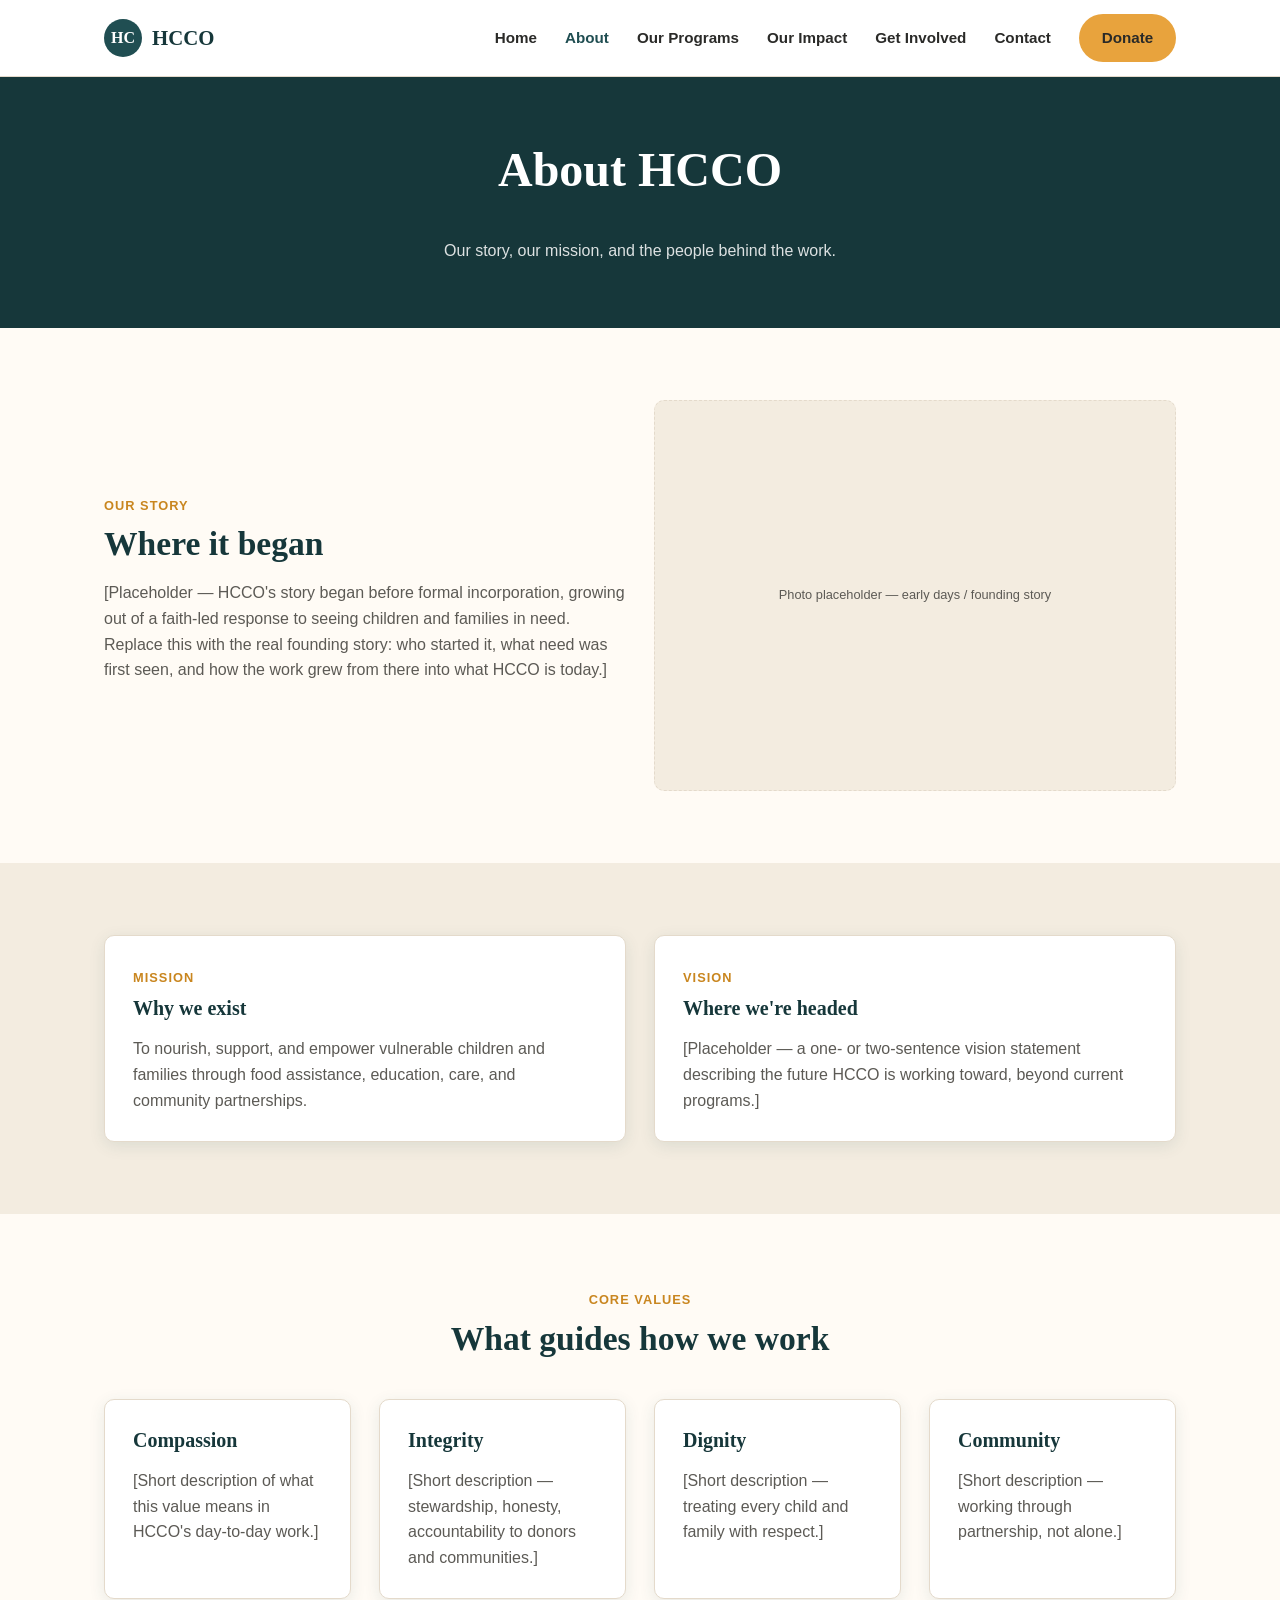
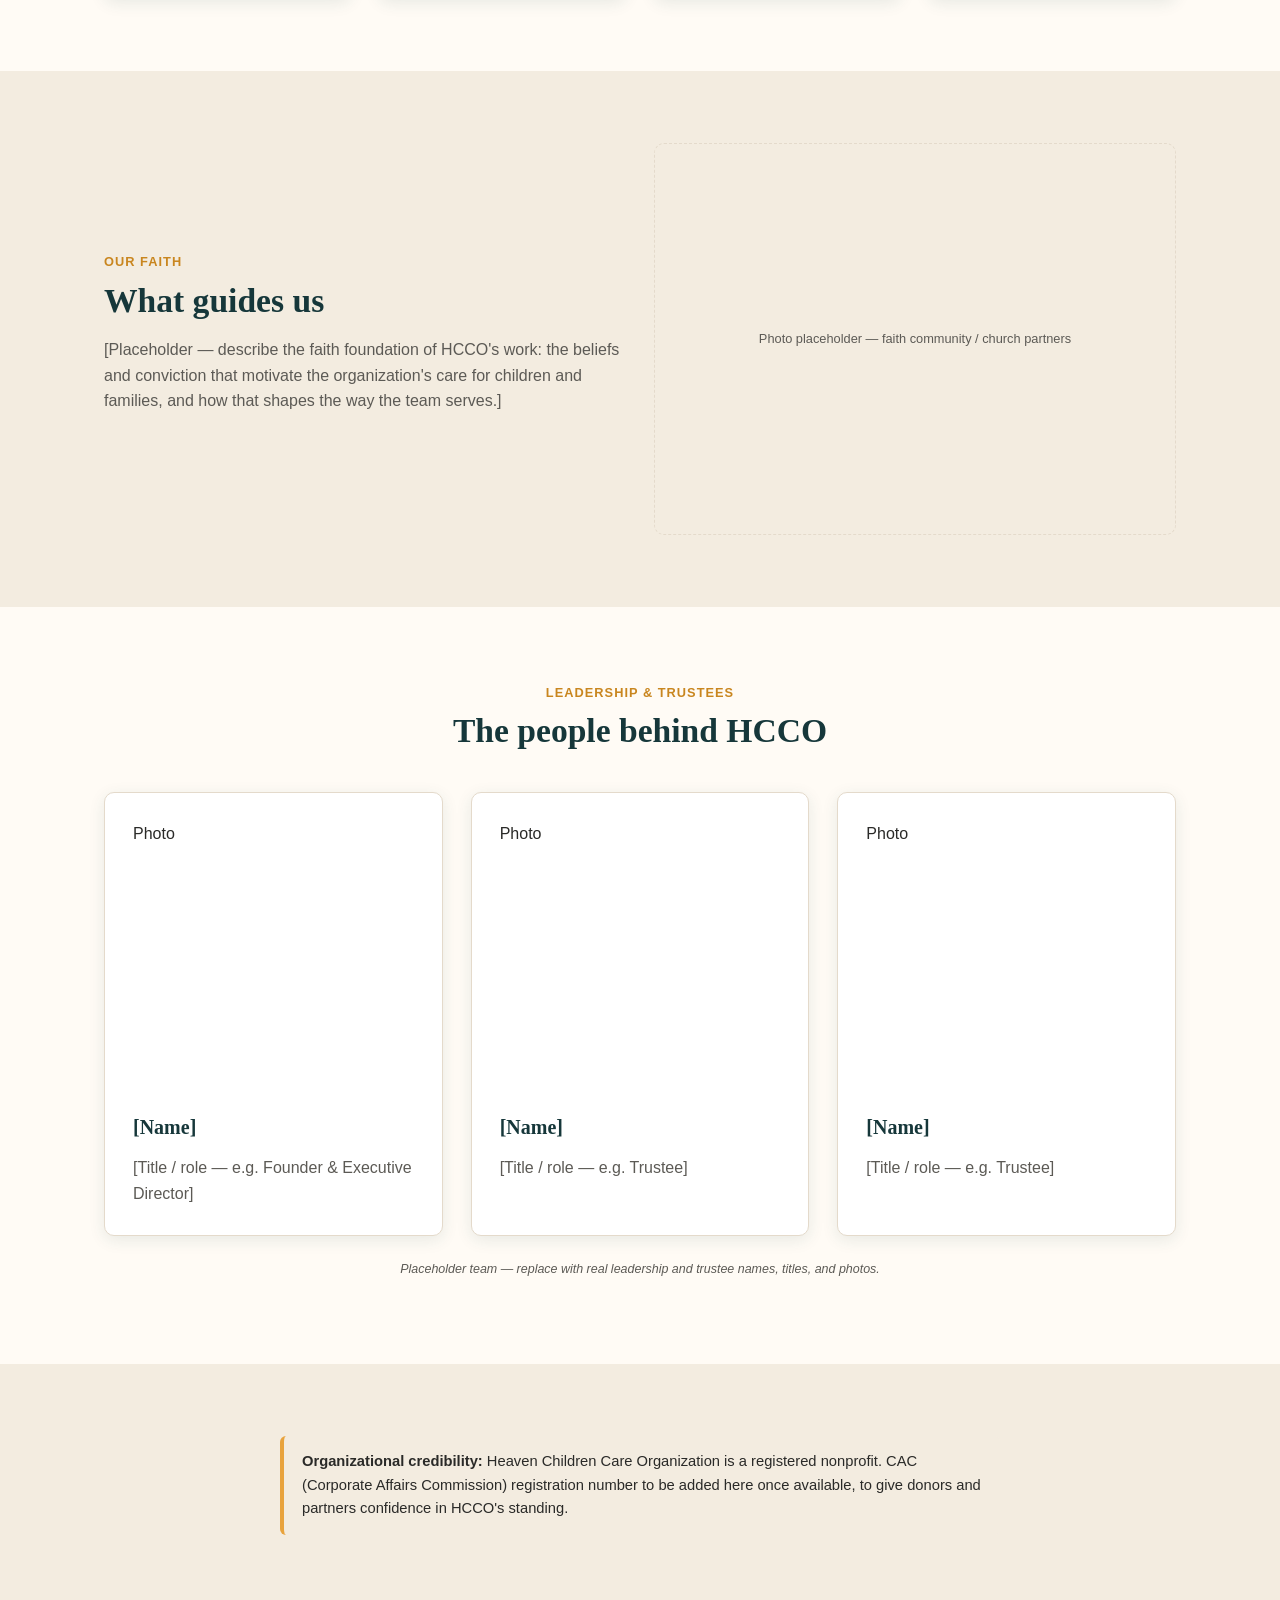
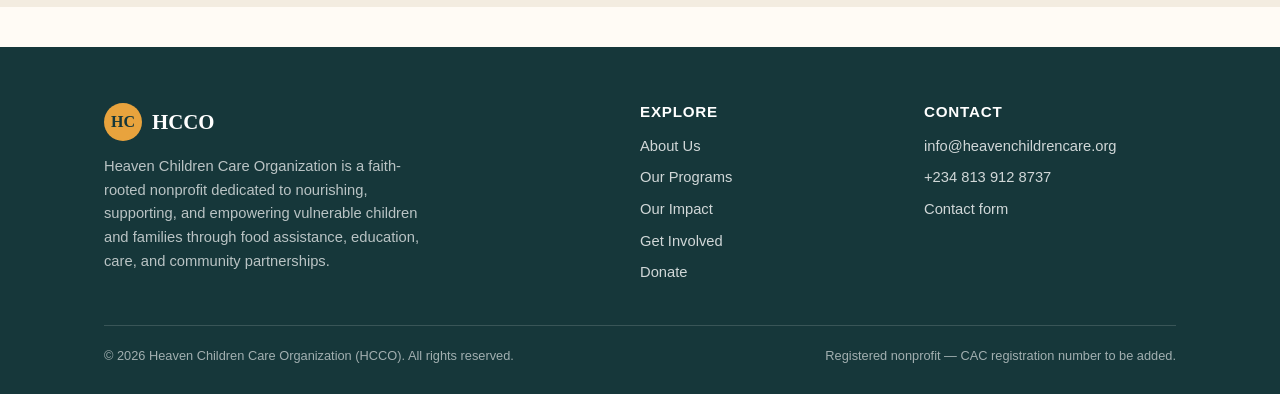
==== about.html @ 904d11f0 "Initial HCCO website: 7 pages, shared styling, placeholder content" ====
<!DOCTYPE html>
<html lang="en">
<head>
<meta charset="UTF-8">
<meta name="viewport" content="width=device-width, initial-scale=1.0">
<title>About Us — HCCO</title>
<meta name="description" content="Learn about Heaven Children Care Organization's story, mission, vision, values, and leadership.">
<link rel="stylesheet" href="assets/css/style.css">
</head>
<body>

<header class="site-header">
  <nav class="nav-wrap">
    <a href="index.html" class="logo"><span class="logo-mark">HC</span> HCCO</a>
    <button class="nav-toggle" aria-label="Toggle navigation" aria-expanded="false"><span></span><span></span><span></span></button>
    <ul class="nav-links">
      <li><a href="index.html">Home</a></li>
      <li><a href="about.html">About</a></li>
      <li><a href="programs.html">Our Programs</a></li>
      <li><a href="impact.html">Our Impact</a></li>
      <li><a href="get-involved.html">Get Involved</a></li>
      <li><a href="contact.html">Contact</a></li>
      <li><a href="donate.html" class="btn btn-accent">Donate</a></li>
    </ul>
  </nav>
</header>

<section class="page-hero">
  <div class="container">
    <h1>About HCCO</h1>
    <p>Our story, our mission, and the people behind the work.</p>
  </div>
</section>

<section>
  <div class="container grid grid-2" style="align-items:center;">
    <div>
      <span class="eyebrow">Our Story</span>
      <h2>Where it began</h2>
      <p>[Placeholder — HCCO's story began before formal incorporation, growing out of a faith-led response to seeing children and families in need. Replace this with the real founding story: who started it, what need was first seen, and how the work grew from there into what HCCO is today.]</p>
    </div>
    <div class="gallery" style="grid-template-columns:1fr;">
      <div class="ph">Photo placeholder — early days / founding story</div>
    </div>
  </div>
</section>

<section class="alt">
  <div class="container grid grid-2">
    <div class="card">
      <span class="eyebrow">Mission</span>
      <h3>Why we exist</h3>
      <p>To nourish, support, and empower vulnerable children and families through food assistance, education, care, and community partnerships.</p>
    </div>
    <div class="card">
      <span class="eyebrow">Vision</span>
      <h3>Where we're headed</h3>
      <p>[Placeholder — a one- or two-sentence vision statement describing the future HCCO is working toward, beyond current programs.]</p>
    </div>
  </div>
</section>

<section>
  <div class="container">
    <div class="section-head center">
      <span class="eyebrow">Core Values</span>
      <h2>What guides how we work</h2>
    </div>
    <div class="grid grid-4">
      <div class="card"><h3>Compassion</h3><p>[Short description of what this value means in HCCO's day-to-day work.]</p></div>
      <div class="card"><h3>Integrity</h3><p>[Short description — stewardship, honesty, accountability to donors and communities.]</p></div>
      <div class="card"><h3>Dignity</h3><p>[Short description — treating every child and family with respect.]</p></div>
      <div class="card"><h3>Community</h3><p>[Short description — working through partnership, not alone.]</p></div>
    </div>
  </div>
</section>

<section class="alt">
  <div class="container grid grid-2" style="align-items:center;">
    <div>
      <span class="eyebrow">Our Faith</span>
      <h2>What guides us</h2>
      <p>[Placeholder — describe the faith foundation of HCCO's work: the beliefs and conviction that motivate the organization's care for children and families, and how that shapes the way the team serves.]</p>
    </div>
    <div class="gallery" style="grid-template-columns:1fr;">
      <div class="ph">Photo placeholder — faith community / church partners</div>
    </div>
  </div>
</section>

<section>
  <div class="container">
    <div class="section-head center">
      <span class="eyebrow">Leadership &amp; Trustees</span>
      <h2>The people behind HCCO</h2>
    </div>
    <div class="grid grid-3">
      <div class="card">
        <div class="ph" style="aspect-ratio:1; margin-bottom:14px;">Photo</div>
        <h3>[Name]</h3>
        <p>[Title / role — e.g. Founder &amp; Executive Director]</p>
      </div>
      <div class="card">
        <div class="ph" style="aspect-ratio:1; margin-bottom:14px;">Photo</div>
        <h3>[Name]</h3>
        <p>[Title / role — e.g. Trustee]</p>
      </div>
      <div class="card">
        <div class="ph" style="aspect-ratio:1; margin-bottom:14px;">Photo</div>
        <h3>[Name]</h3>
        <p>[Title / role — e.g. Trustee]</p>
      </div>
    </div>
    <p class="placeholder-note" style="text-align:center; margin-top:1.5rem;">Placeholder team — replace with real leadership and trustee names, titles, and photos.</p>
  </div>
</section>

<section class="alt">
  <div class="container">
    <div class="notice" style="max-width:720px; margin:0 auto;">
      <strong>Organizational credibility:</strong> Heaven Children Care Organization is a registered nonprofit. CAC (Corporate Affairs Commission) registration number to be added here once available, to give donors and partners confidence in HCCO's standing.
    </div>
  </div>
</section>

<footer class="site-footer">
  <div class="container">
    <div class="footer-grid">
      <div>
        <div class="logo"><span class="logo-mark">HC</span> HCCO</div>
        <p>Heaven Children Care Organization is a faith-rooted nonprofit dedicated to nourishing, supporting, and empowering vulnerable children and families through food assistance, education, care, and community partnerships.</p>
      </div>
      <div>
        <h4>Explore</h4>
        <a href="about.html">About Us</a>
        <a href="programs.html">Our Programs</a>
        <a href="impact.html">Our Impact</a>
        <a href="get-involved.html">Get Involved</a>
        <a href="donate.html">Donate</a>
      </div>
      <div>
        <h4>Contact</h4>
        <a href="mailto:info@heavenchildrencare.org">info@heavenchildrencare.org</a>
        <a href="tel:+2348139128737">+234 813 912 8737</a>
        <a href="contact.html">Contact form</a>
      </div>
    </div>
    <div class="footer-bottom">
      <span>&copy; 2026 Heaven Children Care Organization (HCCO). All rights reserved.</span>
      <span>Registered nonprofit — CAC registration number to be added.</span>
    </div>
  </div>
</footer>

<script src="assets/js/script.js"></script>
</body>
</html>
---- assets/css/style.css ----
/* HCCO — Heaven Children Care Organization
   Shared stylesheet for all pages */

:root {
  --color-primary: #204E52;       /* deep teal - trust, stability */
  --color-primary-dark: #16373A;
  --color-accent: #E8A33D;        /* warm gold - warmth, hope */
  --color-accent-dark: #C9861F;
  --color-bg: #FFFBF5;            /* warm cream */
  --color-bg-alt: #F3ECE0;
  --color-white: #FFFFFF;
  --color-text: #2A2A28;
  --color-text-light: #5C5A55;
  --color-border: #E4DACB;
  --radius: 10px;
  --shadow: 0 4px 16px rgba(32, 78, 82, 0.10);
  --max-width: 1120px;
  --font-heading: Georgia, 'Times New Roman', serif;
  --font-body: -apple-system, BlinkMacSystemFont, 'Segoe UI', Roboto, Helvetica, Arial, sans-serif;
}

* { box-sizing: border-box; }

html { scroll-behavior: smooth; }

body {
  margin: 0;
  font-family: var(--font-body);
  color: var(--color-text);
  background: var(--color-bg);
  line-height: 1.6;
}

img { max-width: 100%; display: block; }

a { color: var(--color-primary); }

.container {
  max-width: var(--max-width);
  margin: 0 auto;
  padding: 0 24px;
}

h1, h2, h3, h4 {
  font-family: var(--font-heading);
  color: var(--color-primary-dark);
  line-height: 1.2;
  margin-top: 0;
}

h1 { font-size: clamp(2rem, 4vw, 3rem); }
h2 { font-size: clamp(1.5rem, 3vw, 2.1rem); margin-bottom: 1rem; }
h3 { font-size: 1.25rem; }

p { color: var(--color-text-light); }

.eyebrow {
  text-transform: uppercase;
  letter-spacing: 0.08em;
  font-size: 0.8rem;
  font-weight: 700;
  color: var(--color-accent-dark);
  margin-bottom: 0.5rem;
  display: inline-block;
}

/* Buttons */
.btn {
  display: inline-block;
  padding: 0.85rem 1.75rem;
  border-radius: 999px;
  font-weight: 700;
  text-decoration: none;
  font-size: 1rem;
  border: 2px solid transparent;
  cursor: pointer;
  transition: transform 0.15s ease, box-shadow 0.15s ease;
}
.btn:hover { transform: translateY(-2px); }

.btn-accent {
  background: var(--color-accent);
  color: var(--color-primary-dark);
}
.btn-accent:hover { background: var(--color-accent-dark); }

.btn-outline {
  background: transparent;
  border-color: var(--color-white);
  color: var(--color-white);
}
.btn-outline:hover { background: rgba(255,255,255,0.12); }

.btn-primary {
  background: var(--color-primary);
  color: var(--color-white);
}
.btn-primary:hover { background: var(--color-primary-dark); }

/* Header / Nav */
.site-header {
  position: sticky;
  top: 0;
  z-index: 50;
  background: var(--color-white);
  border-bottom: 1px solid var(--color-border);
}
.nav-wrap {
  display: flex;
  align-items: center;
  justify-content: space-between;
  padding: 14px 24px;
  max-width: var(--max-width);
  margin: 0 auto;
}
.logo {
  display: flex;
  align-items: center;
  gap: 10px;
  font-family: var(--font-heading);
  font-weight: 700;
  font-size: 1.3rem;
  color: var(--color-primary-dark);
  text-decoration: none;
}
.logo-mark {
  width: 38px;
  height: 38px;
  border-radius: 50%;
  background: var(--color-primary);
  color: var(--color-white);
  display: flex;
  align-items: center;
  justify-content: center;
  font-family: var(--font-heading);
  font-weight: 700;
  font-size: 1rem;
}
.nav-links {
  display: flex;
  align-items: center;
  gap: 28px;
  list-style: none;
  margin: 0;
  padding: 0;
}
.nav-links a {
  text-decoration: none;
  color: var(--color-text);
  font-weight: 600;
  font-size: 0.95rem;
}
.nav-links a:hover,
.nav-links a[aria-current="page"] { color: var(--color-primary); }
.nav-links .btn-accent { padding: 0.6rem 1.3rem; }

.nav-toggle {
  display: none;
  background: none;
  border: none;
  cursor: pointer;
  padding: 8px;
}
.nav-toggle span {
  display: block;
  width: 24px;
  height: 2px;
  background: var(--color-primary-dark);
  margin: 5px 0;
}

@media (max-width: 860px) {
  .nav-toggle { display: block; }
  .nav-links {
    position: absolute;
    top: 100%;
    left: 0;
    right: 0;
    background: var(--color-white);
    flex-direction: column;
    align-items: flex-start;
    padding: 16px 24px 24px;
    gap: 16px;
    border-bottom: 1px solid var(--color-border);
    display: none;
  }
  .nav-links.open { display: flex; }
  .nav-links .btn-accent { margin-top: 8px; }
}

/* Hero */
.hero {
  background: linear-gradient(160deg, var(--color-primary) 0%, var(--color-primary-dark) 100%);
  color: var(--color-white);
  padding: 90px 24px 80px;
}
.hero .container { max-width: 760px; }
.hero p.lead {
  color: rgba(255,255,255,0.88);
  font-size: 1.15rem;
  margin-bottom: 2rem;
}
.hero-actions { display: flex; gap: 14px; flex-wrap: wrap; }

.page-hero {
  background: var(--color-primary-dark);
  color: var(--color-white);
  padding: 64px 24px;
  text-align: center;
}
.page-hero h1 { color: var(--color-white); }
.page-hero p { color: rgba(255,255,255,0.85); max-width: 640px; margin: 0.75rem auto 0; }

/* Sections */
section { padding: 72px 0; }
section.alt { background: var(--color-bg-alt); }
.section-head { max-width: 680px; margin-bottom: 2.5rem; }
.section-head.center { margin-left: auto; margin-right: auto; text-align: center; }

/* Grids / Cards */
.grid {
  display: grid;
  gap: 28px;
}
.grid-2 { grid-template-columns: repeat(2, 1fr); }
.grid-3 { grid-template-columns: repeat(3, 1fr); }
.grid-4 { grid-template-columns: repeat(4, 1fr); }
@media (max-width: 860px) {
  .grid-2, .grid-3, .grid-4 { grid-template-columns: 1fr; }
}

.card {
  background: var(--color-white);
  border: 1px solid var(--color-border);
  border-radius: var(--radius);
  padding: 28px;
  box-shadow: var(--shadow);
}
.card h3 { margin-bottom: 0.5rem; }
.card p:last-child { margin-bottom: 0; }

.badge {
  display: inline-block;
  font-size: 0.72rem;
  font-weight: 700;
  text-transform: uppercase;
  letter-spacing: 0.04em;
  padding: 4px 10px;
  border-radius: 999px;
  margin-bottom: 10px;
}
.badge-active { background: #DCEFE1; color: #1E6B3A; }
.badge-planned { background: #F3ECE0; color: var(--color-accent-dark); }

/* Stats */
.stats {
  display: grid;
  grid-template-columns: repeat(4, 1fr);
  gap: 24px;
  text-align: center;
}
@media (max-width: 720px) { .stats { grid-template-columns: repeat(2, 1fr); } }
.stat .num {
  font-family: var(--font-heading);
  font-size: clamp(1.8rem, 4vw, 2.6rem);
  color: var(--color-accent-dark);
  font-weight: 700;
}
.stat .label {
  color: var(--color-text-light);
  font-size: 0.9rem;
}
.placeholder-note {
  font-size: 0.78rem;
  color: var(--color-text-light);
  font-style: italic;
}

/* Photo gallery */
.gallery {
  display: grid;
  grid-template-columns: repeat(3, 1fr);
  gap: 14px;
}
@media (max-width: 720px) { .gallery { grid-template-columns: repeat(2, 1fr); } }
.gallery .ph {
  aspect-ratio: 4 / 3;
  background: var(--color-bg-alt);
  border: 1px dashed var(--color-border);
  border-radius: var(--radius);
  display: flex;
  align-items: center;
  justify-content: center;
  color: var(--color-text-light);
  font-size: 0.8rem;
  text-align: center;
  padding: 10px;
}

/* CTA banner */
.cta-banner {
  background: var(--color-accent);
  color: var(--color-primary-dark);
  border-radius: var(--radius);
  padding: 48px;
  text-align: center;
}
.cta-banner h2 { color: var(--color-primary-dark); }
.cta-banner p { color: rgba(22,55,58,0.8); }

/* Forms */
form { max-width: 560px; }
.field { margin-bottom: 18px; }
label { display: block; font-weight: 600; margin-bottom: 6px; font-size: 0.9rem; }
input, textarea {
  width: 100%;
  padding: 12px 14px;
  border: 1px solid var(--color-border);
  border-radius: 8px;
  font-family: inherit;
  font-size: 1rem;
  background: var(--color-white);
}
input:focus, textarea:focus { outline: 2px solid var(--color-primary); }
textarea { resize: vertical; min-height: 120px; }

.notice {
  background: var(--color-bg-alt);
  border-left: 4px solid var(--color-accent);
  padding: 14px 18px;
  border-radius: 6px;
  font-size: 0.92rem;
  margin: 1.5rem 0;
}

/* Footer */
.site-footer {
  background: var(--color-primary-dark);
  color: rgba(255,255,255,0.85);
  padding: 56px 0 28px;
  margin-top: 40px;
}
.footer-grid {
  display: grid;
  grid-template-columns: 2fr 1fr 1fr;
  gap: 32px;
  margin-bottom: 32px;
}
@media (max-width: 720px) { .footer-grid { grid-template-columns: 1fr; } }
.site-footer h4 {
  color: var(--color-white);
  font-family: var(--font-body);
  font-size: 0.95rem;
  text-transform: uppercase;
  letter-spacing: 0.05em;
  margin-bottom: 14px;
}
.site-footer a {
  color: rgba(255,255,255,0.8);
  text-decoration: none;
  display: block;
  margin-bottom: 8px;
  font-size: 0.92rem;
}
.site-footer a:hover { color: var(--color-accent); }
.site-footer .logo { color: var(--color-white); margin-bottom: 14px; }
.site-footer .logo .logo-mark { background: var(--color-accent); color: var(--color-primary-dark); }
.site-footer p { color: rgba(255,255,255,0.7); max-width: 320px; font-size: 0.92rem; }
.footer-bottom {
  border-top: 1px solid rgba(255,255,255,0.15);
  padding-top: 20px;
  font-size: 0.8rem;
  color: rgba(255,255,255,0.6);
  display: flex;
  justify-content: space-between;
  flex-wrap: wrap;
  gap: 10px;
}
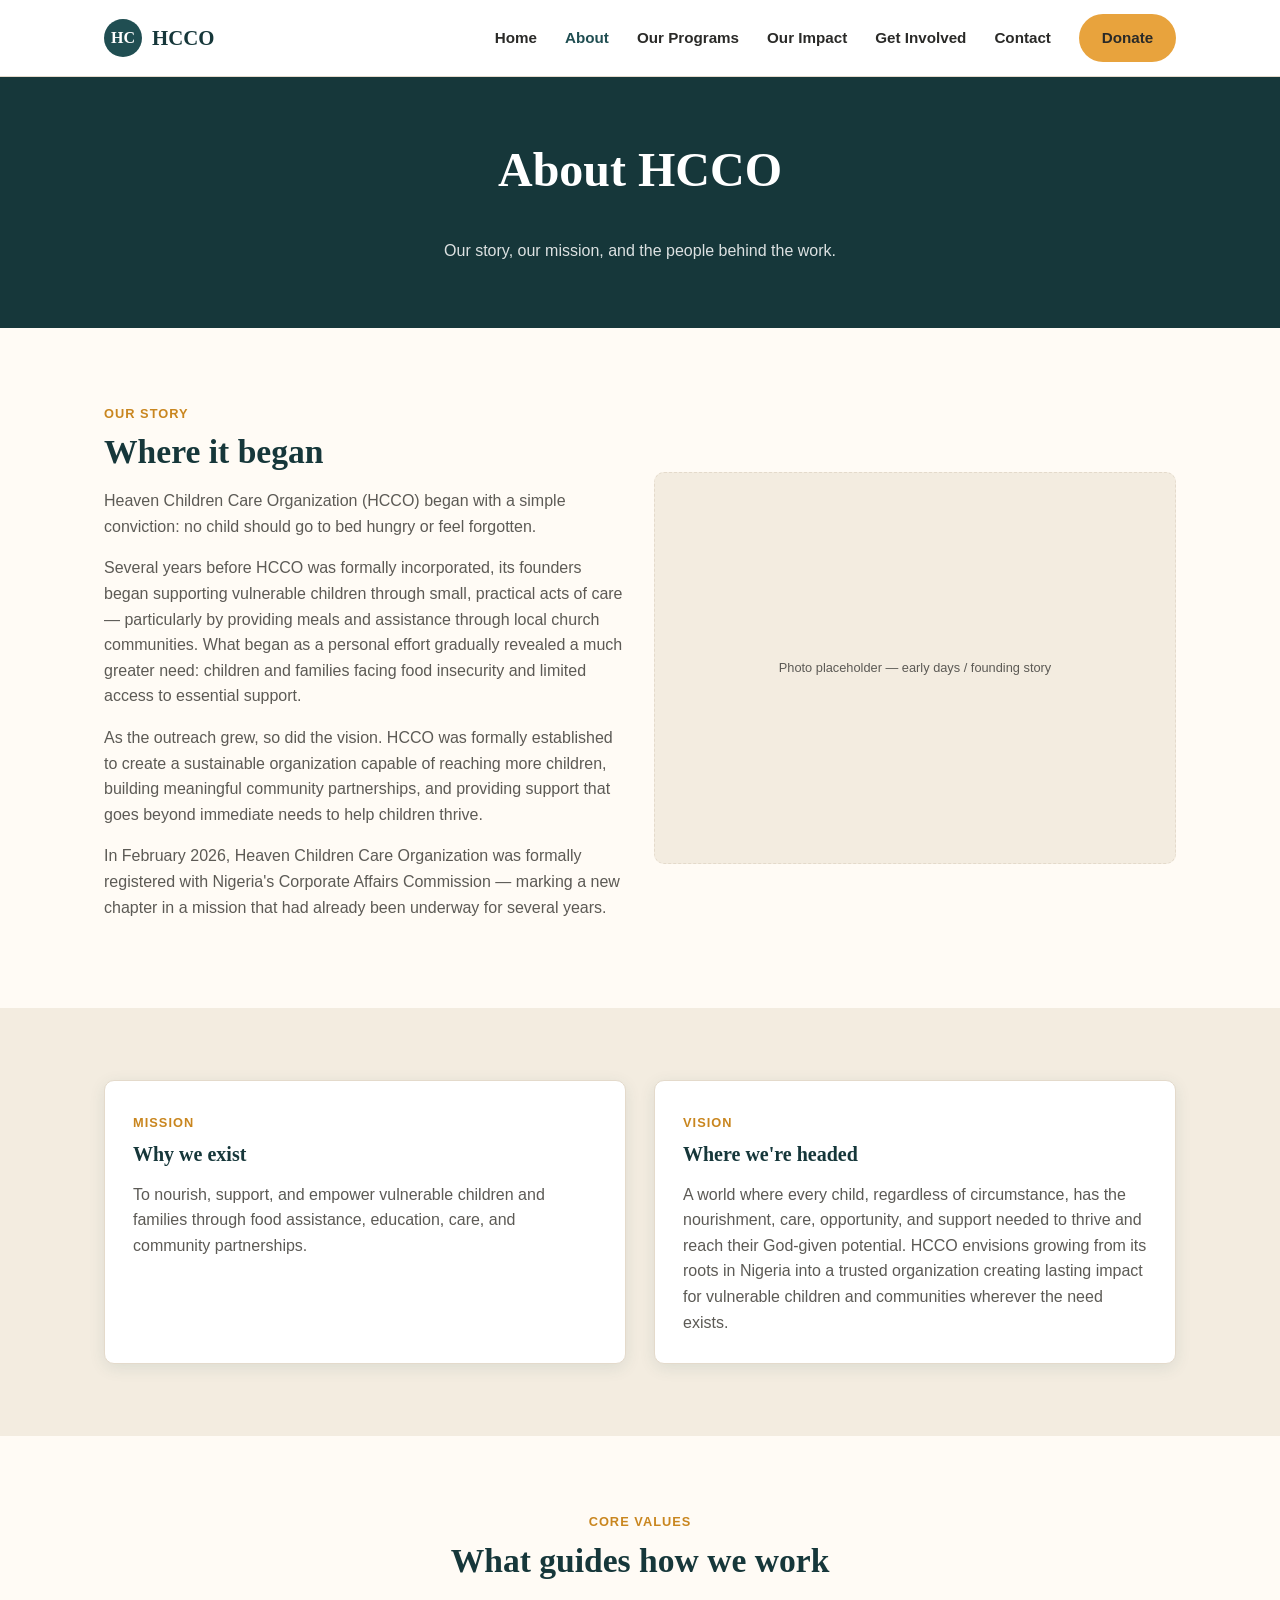
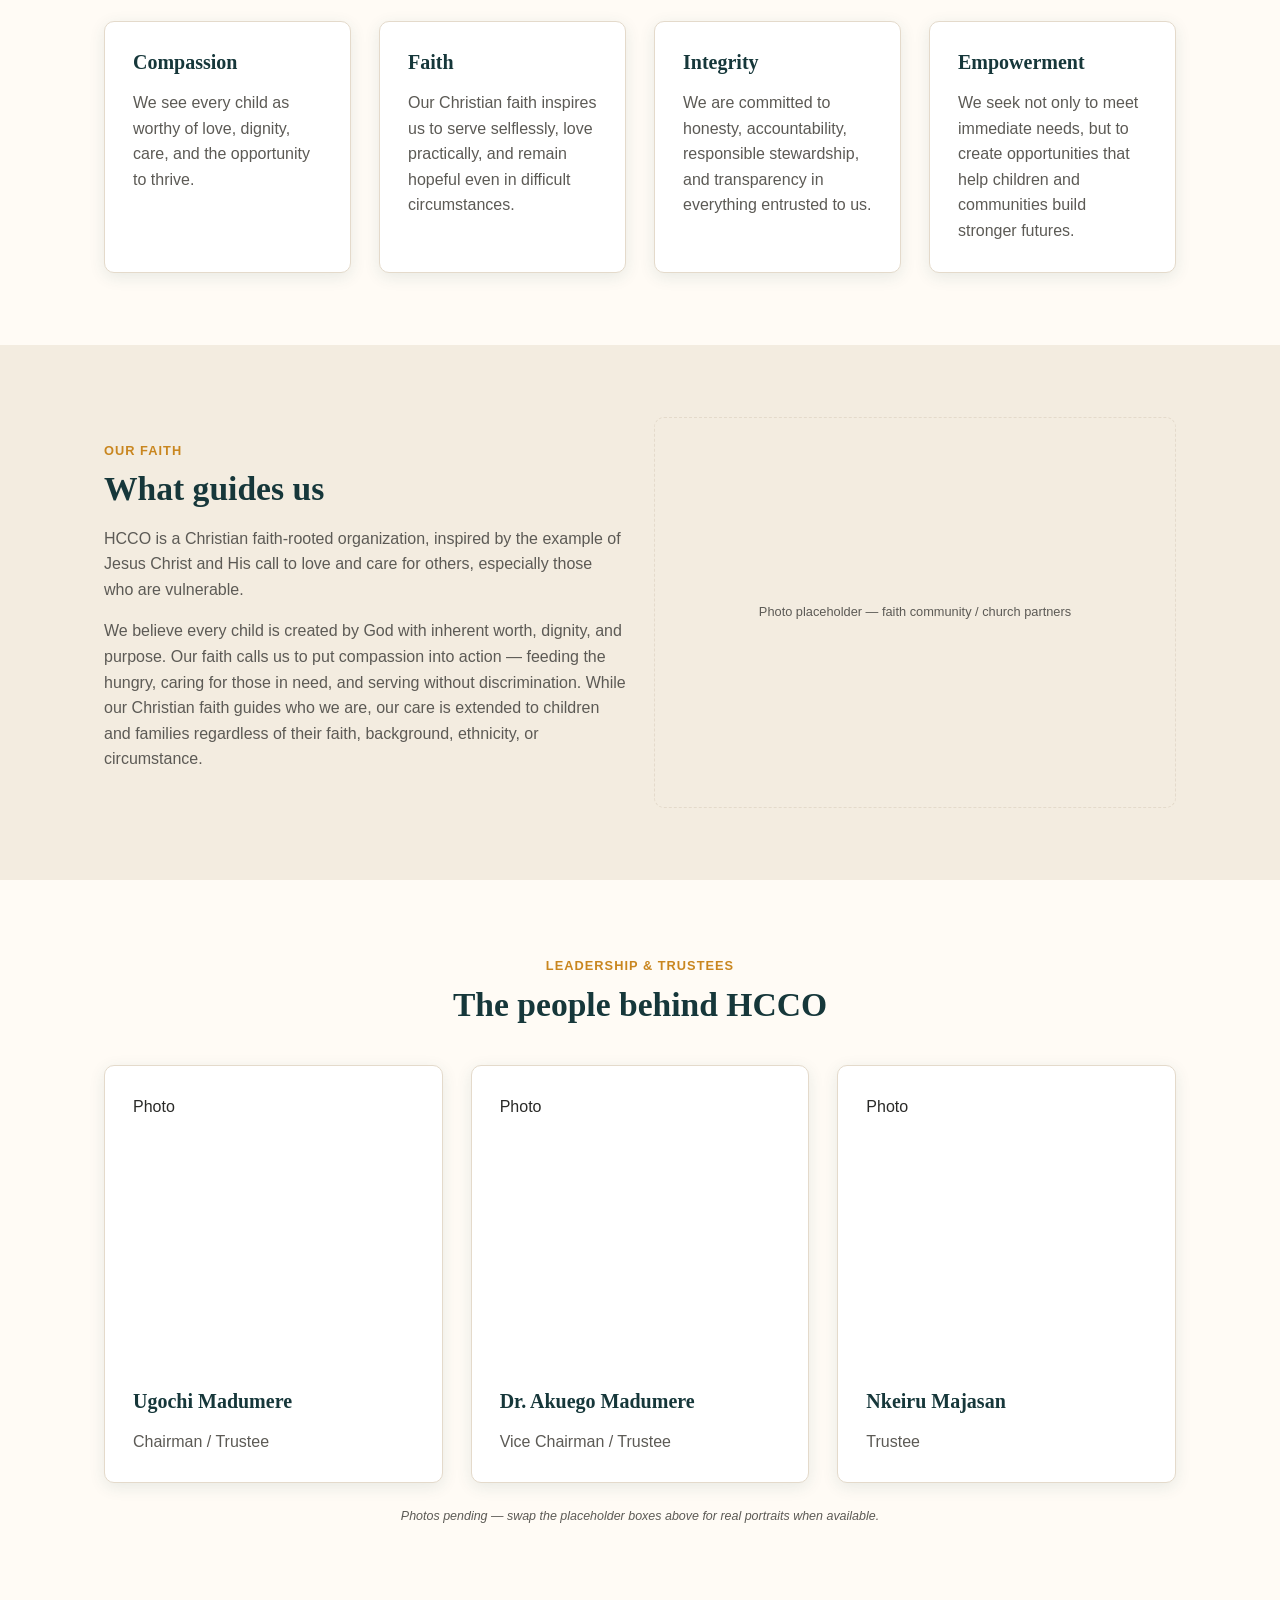
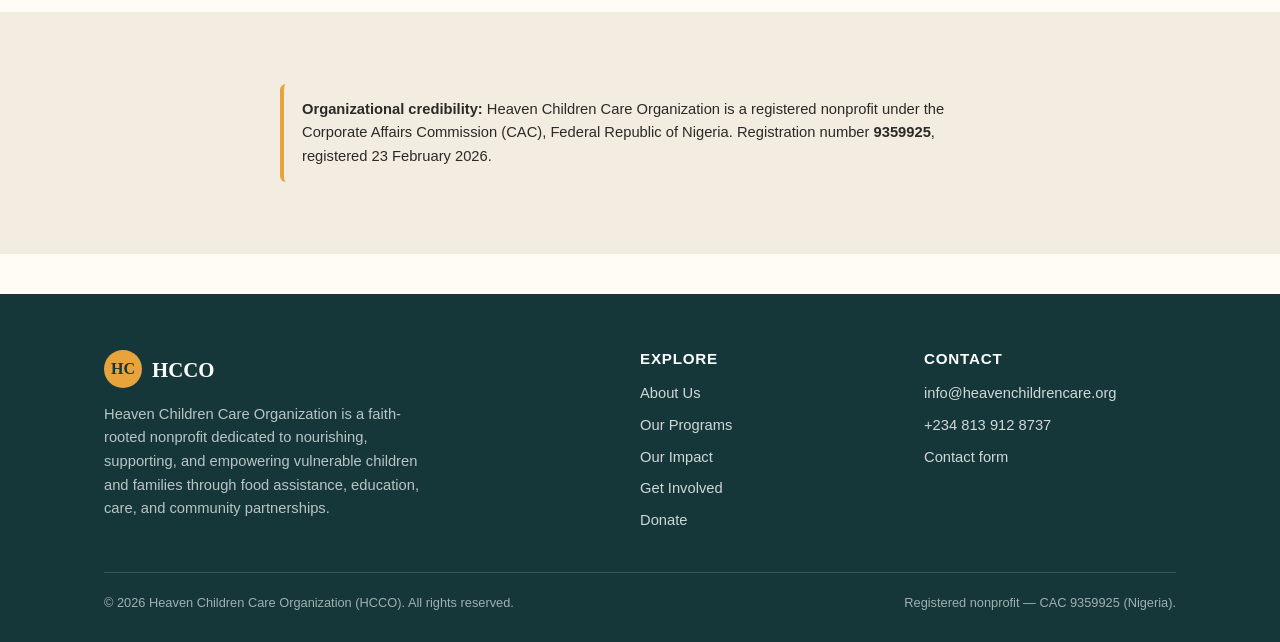
==== commit daec2efd: "Add real About page content: story, vision, values, faith, leadership, CAC registration" ====
--- a/about.html
+++ b/about.html
@@ -37,7 +37,10 @@
     <div>
       <span class="eyebrow">Our Story</span>
       <h2>Where it began</h2>
-      <p>[Placeholder — HCCO's story began before formal incorporation, growing out of a faith-led response to seeing children and families in need. Replace this with the real founding story: who started it, what need was first seen, and how the work grew from there into what HCCO is today.]</p>
+      <p>Heaven Children Care Organization (HCCO) began with a simple conviction: no child should go to bed hungry or feel forgotten.</p>
+      <p>Several years before HCCO was formally incorporated, its founders began supporting vulnerable children through small, practical acts of care — particularly by providing meals and assistance through local church communities. What began as a personal effort gradually revealed a much greater need: children and families facing food insecurity and limited access to essential support.</p>
+      <p>As the outreach grew, so did the vision. HCCO was formally established to create a sustainable organization capable of reaching more children, building meaningful community partnerships, and providing support that goes beyond immediate needs to help children thrive.</p>
+      <p>In February 2026, Heaven Children Care Organization was formally registered with Nigeria's Corporate Affairs Commission — marking a new chapter in a mission that had already been underway for several years.</p>
     </div>
     <div class="gallery" style="grid-template-columns:1fr;">
       <div class="ph">Photo placeholder — early days / founding story</div>
@@ -55,7 +58,7 @@
     <div class="card">
       <span class="eyebrow">Vision</span>
       <h3>Where we're headed</h3>
-      <p>[Placeholder — a one- or two-sentence vision statement describing the future HCCO is working toward, beyond current programs.]</p>
+      <p>A world where every child, regardless of circumstance, has the nourishment, care, opportunity, and support needed to thrive and reach their God-given potential. HCCO envisions growing from its roots in Nigeria into a trusted organization creating lasting impact for vulnerable children and communities wherever the need exists.</p>
     </div>
   </div>
 </section>
@@ -67,10 +70,10 @@
       <h2>What guides how we work</h2>
     </div>
     <div class="grid grid-4">
-      <div class="card"><h3>Compassion</h3><p>[Short description of what this value means in HCCO's day-to-day work.]</p></div>
-      <div class="card"><h3>Integrity</h3><p>[Short description — stewardship, honesty, accountability to donors and communities.]</p></div>
-      <div class="card"><h3>Dignity</h3><p>[Short description — treating every child and family with respect.]</p></div>
-      <div class="card"><h3>Community</h3><p>[Short description — working through partnership, not alone.]</p></div>
+      <div class="card"><h3>Compassion</h3><p>We see every child as worthy of love, dignity, care, and the opportunity to thrive.</p></div>
+      <div class="card"><h3>Faith</h3><p>Our Christian faith inspires us to serve selflessly, love practically, and remain hopeful even in difficult circumstances.</p></div>
+      <div class="card"><h3>Integrity</h3><p>We are committed to honesty, accountability, responsible stewardship, and transparency in everything entrusted to us.</p></div>
+      <div class="card"><h3>Empowerment</h3><p>We seek not only to meet immediate needs, but to create opportunities that help children and communities build stronger futures.</p></div>
     </div>
   </div>
 </section>
@@ -80,7 +83,8 @@
     <div>
       <span class="eyebrow">Our Faith</span>
       <h2>What guides us</h2>
-      <p>[Placeholder — describe the faith foundation of HCCO's work: the beliefs and conviction that motivate the organization's care for children and families, and how that shapes the way the team serves.]</p>
+      <p>HCCO is a Christian faith-rooted organization, inspired by the example of Jesus Christ and His call to love and care for others, especially those who are vulnerable.</p>
+      <p>We believe every child is created by God with inherent worth, dignity, and purpose. Our faith calls us to put compassion into action — feeding the hungry, caring for those in need, and serving without discrimination. While our Christian faith guides who we are, our care is extended to children and families regardless of their faith, background, ethnicity, or circumstance.</p>
     </div>
     <div class="gallery" style="grid-template-columns:1fr;">
       <div class="ph">Photo placeholder — faith community / church partners</div>
@@ -97,28 +101,28 @@
     <div class="grid grid-3">
       <div class="card">
         <div class="ph" style="aspect-ratio:1; margin-bottom:14px;">Photo</div>
-        <h3>[Name]</h3>
-        <p>[Title / role — e.g. Founder &amp; Executive Director]</p>
+        <h3>Ugochi Madumere</h3>
+        <p>Chairman / Trustee</p>
       </div>
       <div class="card">
         <div class="ph" style="aspect-ratio:1; margin-bottom:14px;">Photo</div>
-        <h3>[Name]</h3>
-        <p>[Title / role — e.g. Trustee]</p>
+        <h3>Dr. Akuego Madumere</h3>
+        <p>Vice Chairman / Trustee</p>
       </div>
       <div class="card">
         <div class="ph" style="aspect-ratio:1; margin-bottom:14px;">Photo</div>
-        <h3>[Name]</h3>
-        <p>[Title / role — e.g. Trustee]</p>
+        <h3>Nkeiru Majasan</h3>
+        <p>Trustee</p>
       </div>
     </div>
-    <p class="placeholder-note" style="text-align:center; margin-top:1.5rem;">Placeholder team — replace with real leadership and trustee names, titles, and photos.</p>
+    <p class="placeholder-note" style="text-align:center; margin-top:1.5rem;">Photos pending — swap the placeholder boxes above for real portraits when available.</p>
   </div>
 </section>
 
 <section class="alt">
   <div class="container">
     <div class="notice" style="max-width:720px; margin:0 auto;">
-      <strong>Organizational credibility:</strong> Heaven Children Care Organization is a registered nonprofit. CAC (Corporate Affairs Commission) registration number to be added here once available, to give donors and partners confidence in HCCO's standing.
+      <strong>Organizational credibility:</strong> Heaven Children Care Organization is a registered nonprofit under the Corporate Affairs Commission (CAC), Federal Republic of Nigeria. Registration number <strong>9359925</strong>, registered 23 February 2026.
     </div>
   </div>
 </section>
@@ -147,7 +151,7 @@
     </div>
     <div class="footer-bottom">
       <span>&copy; 2026 Heaven Children Care Organization (HCCO). All rights reserved.</span>
-      <span>Registered nonprofit — CAC registration number to be added.</span>
+      <span>Registered nonprofit — CAC 9359925 (Nigeria).</span>
     </div>
   </div>
 </footer>
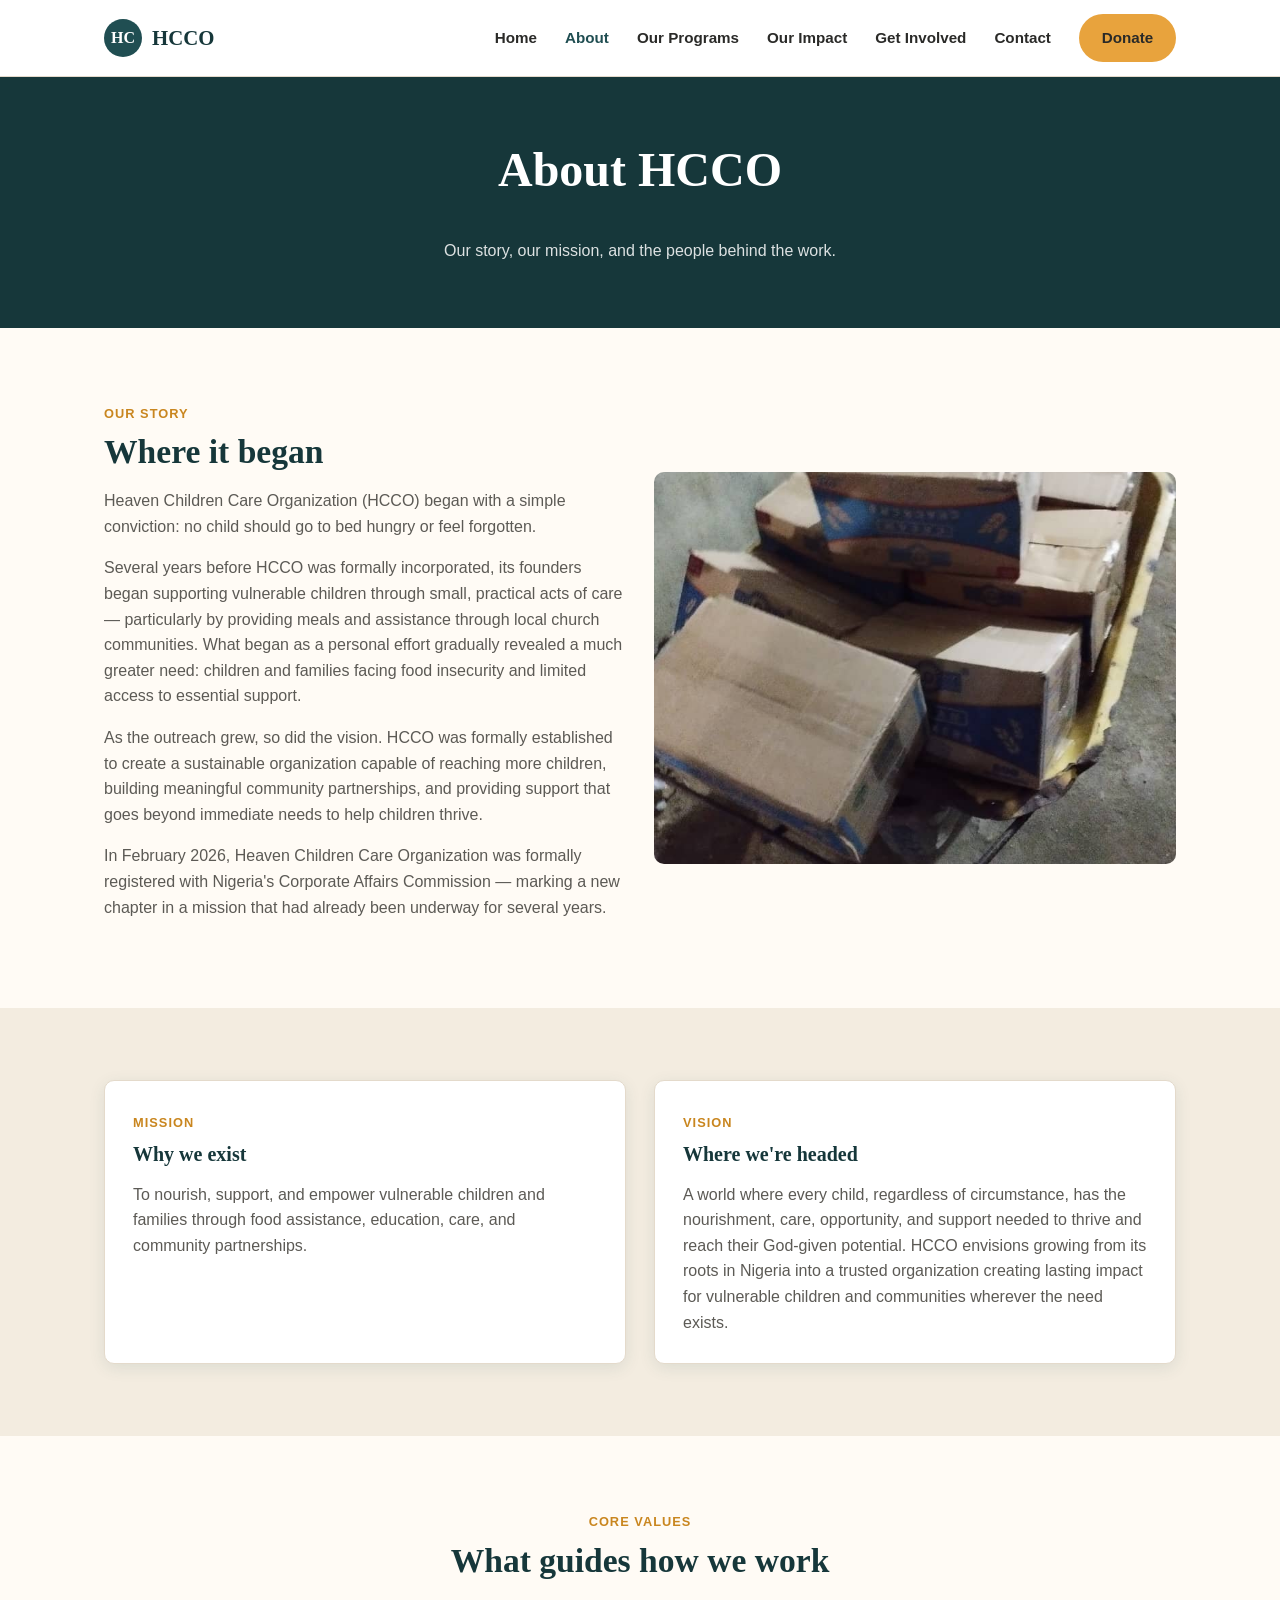
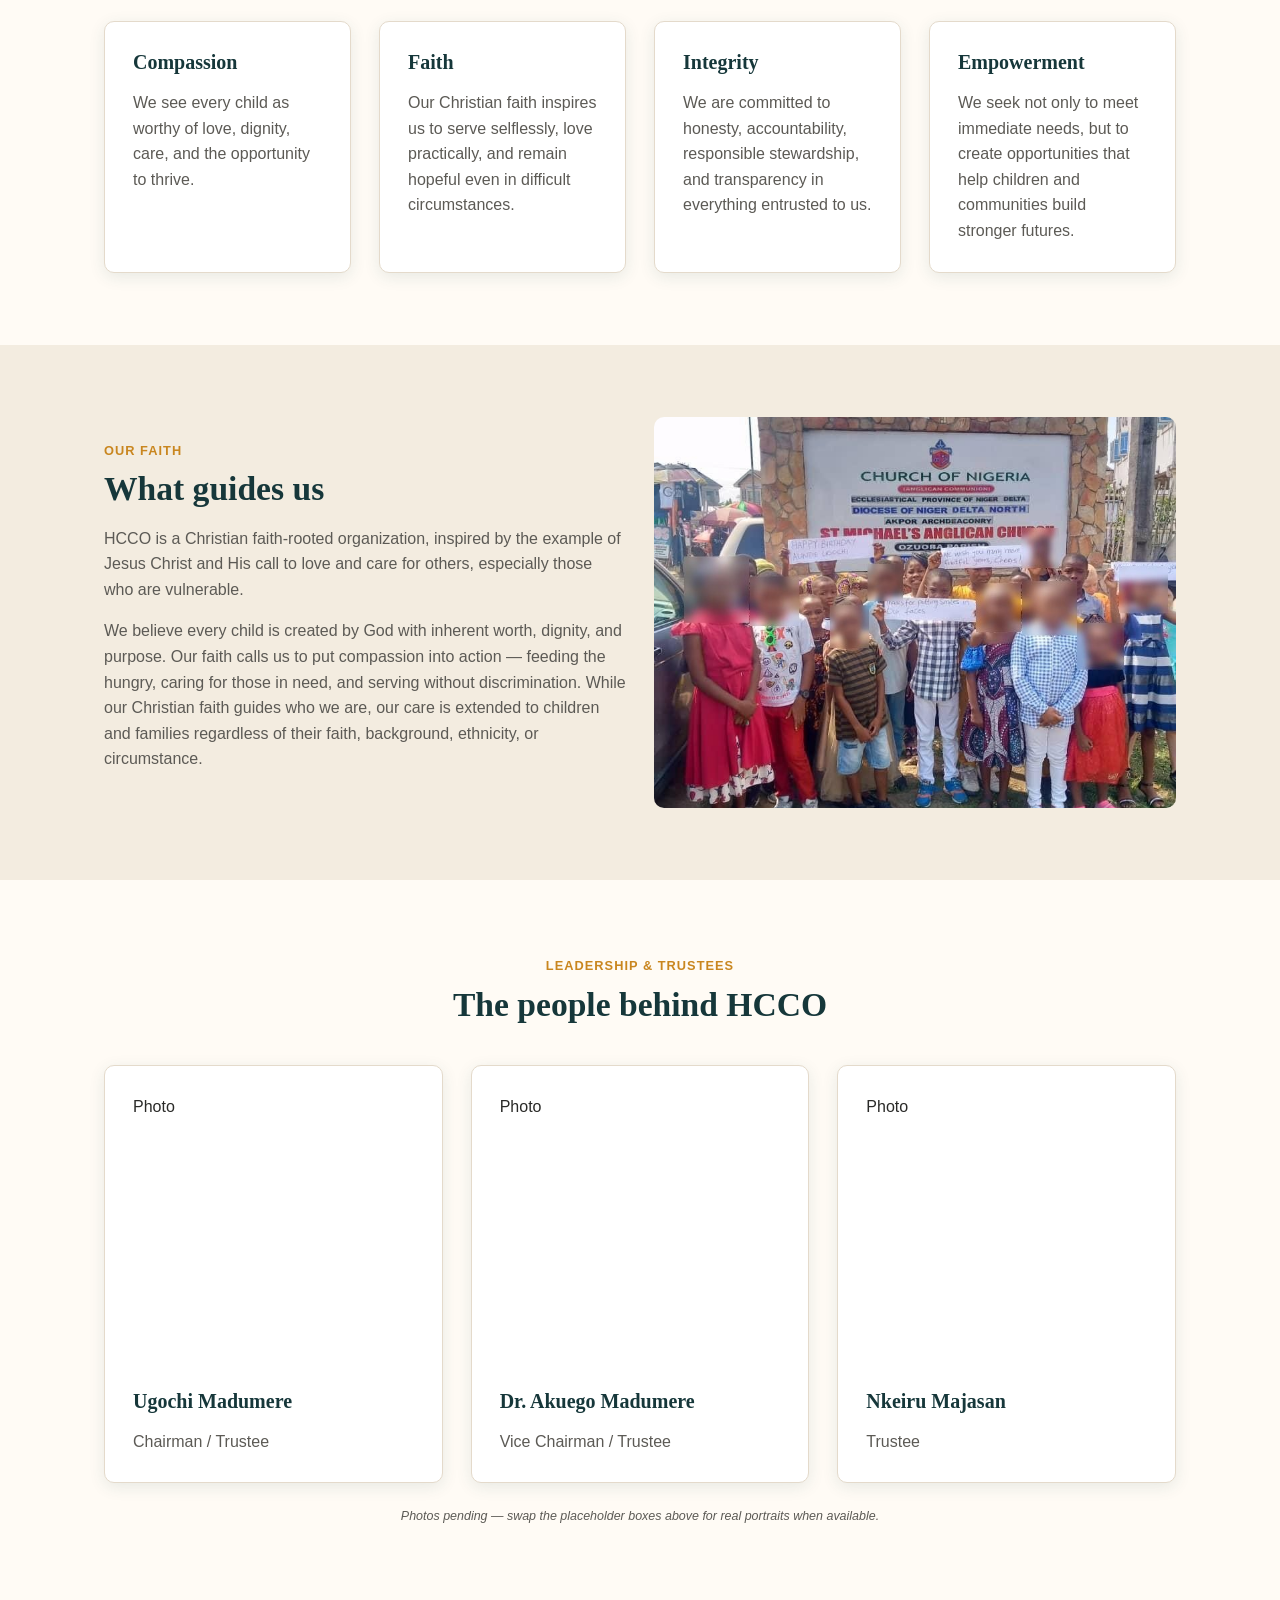
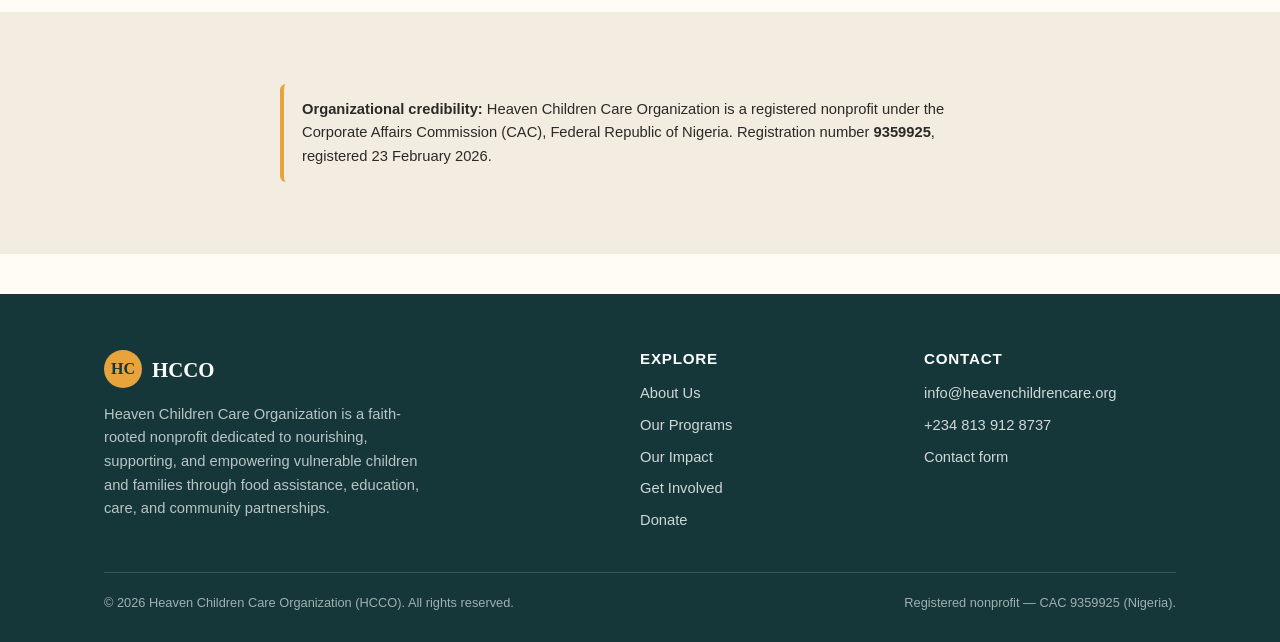
==== commit d9bb7480: "Add real photos across the site with children's faces blurred for privacy" ====
--- a/about.html
+++ b/about.html
@@ -43,7 +43,7 @@
       <p>In February 2026, Heaven Children Care Organization was formally registered with Nigeria's Corporate Affairs Commission — marking a new chapter in a mission that had already been underway for several years.</p>
     </div>
     <div class="gallery" style="grid-template-columns:1fr;">
-      <div class="ph">Photo placeholder — early days / founding story</div>
+      <div class="ph photo"><img src="assets/img/food-supplies-1.jpg" alt="Food supplies packed for distribution to families in need"></div>
     </div>
   </div>
 </section>
@@ -87,7 +87,7 @@
       <p>We believe every child is created by God with inherent worth, dignity, and purpose. Our faith calls us to put compassion into action — feeding the hungry, caring for those in need, and serving without discrimination. While our Christian faith guides who we are, our care is extended to children and families regardless of their faith, background, ethnicity, or circumstance.</p>
     </div>
     <div class="gallery" style="grid-template-columns:1fr;">
-      <div class="ph">Photo placeholder — faith community / church partners</div>
+      <div class="ph photo"><img src="assets/img/event-church-group.jpg" alt="Children gathered outside St. Michael's Anglican Church, a partner church"></div>
     </div>
   </div>
 </section>
--- a/assets/css/style.css
+++ b/assets/css/style.css
@@ -296,6 +296,22 @@
   text-align: center;
   padding: 10px;
 }
+.gallery .photo,
+.ph.photo {
+  aspect-ratio: 4 / 3;
+  border-radius: var(--radius);
+  overflow: hidden;
+  border: none;
+  padding: 0;
+  display: block;
+}
+.gallery .photo img,
+.ph.photo img {
+  width: 100%;
+  height: 100%;
+  object-fit: cover;
+  display: block;
+}
 
 /* CTA banner */
 .cta-banner {
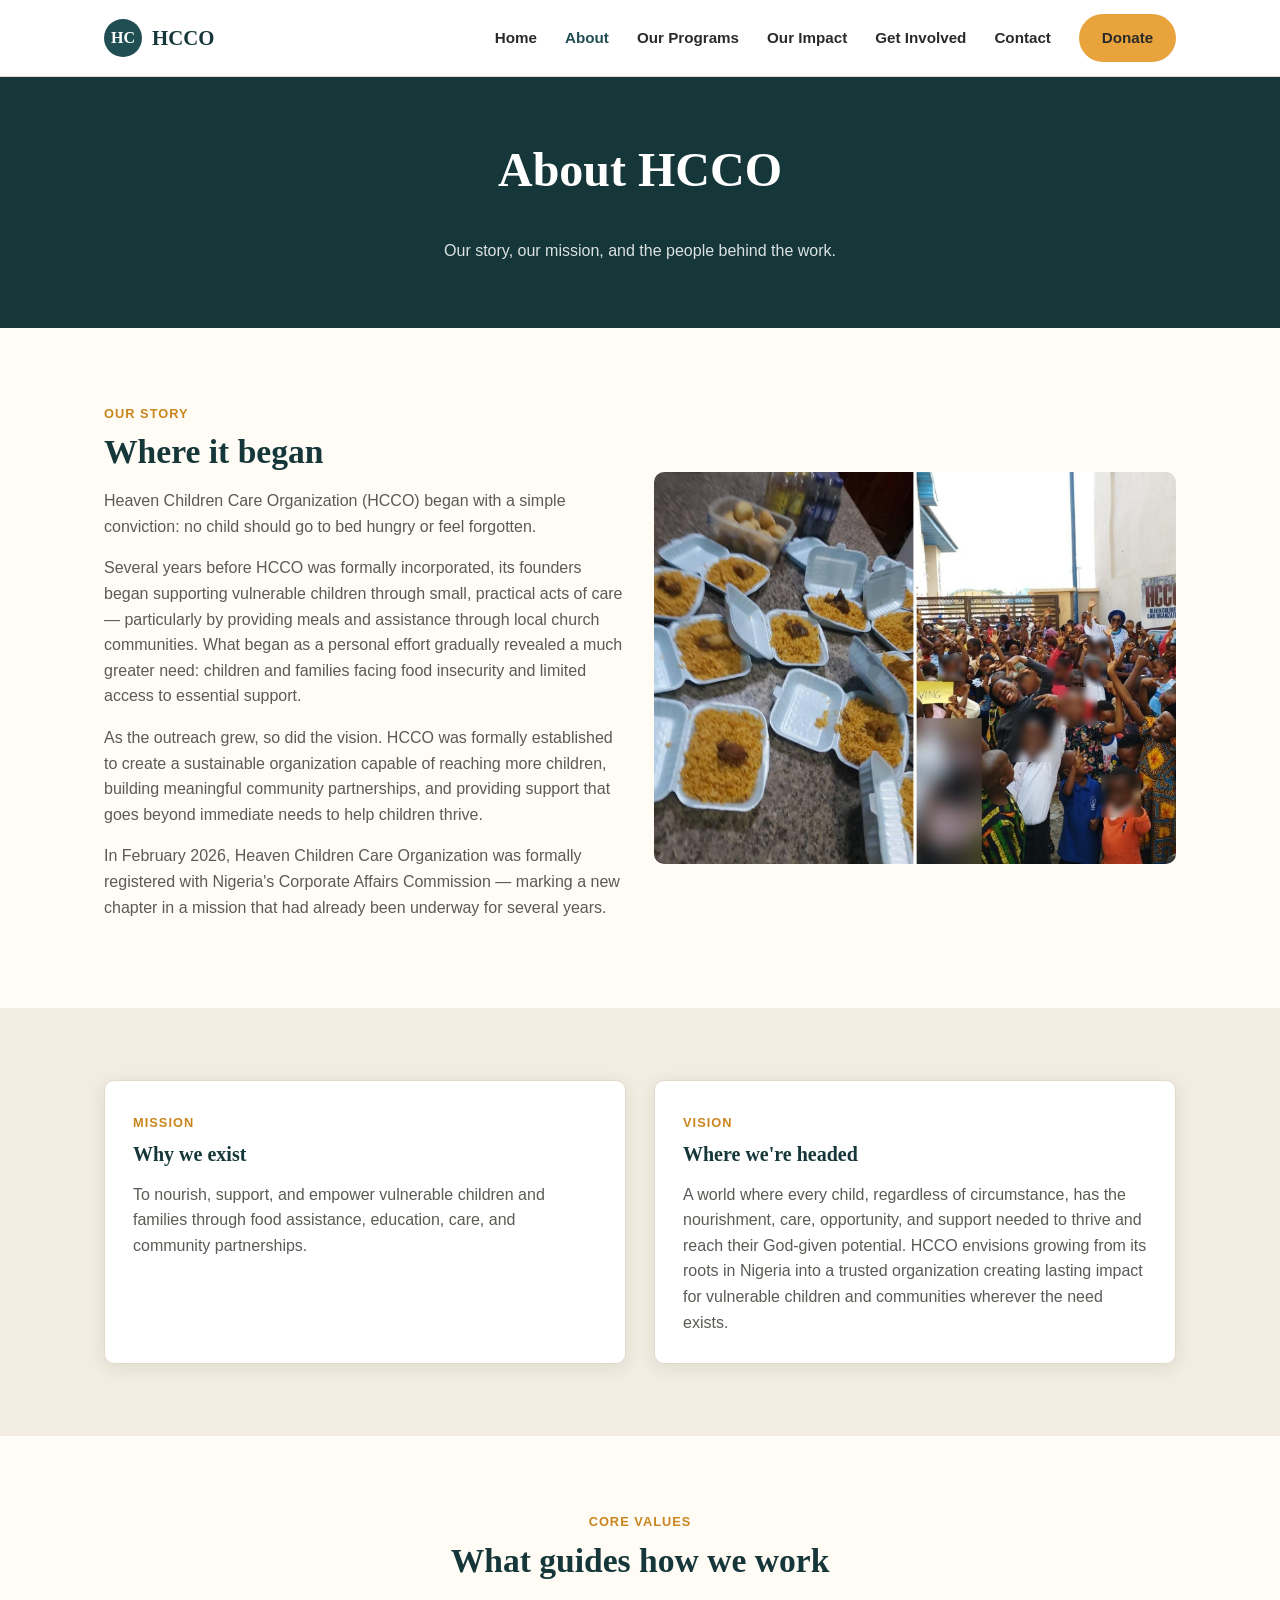
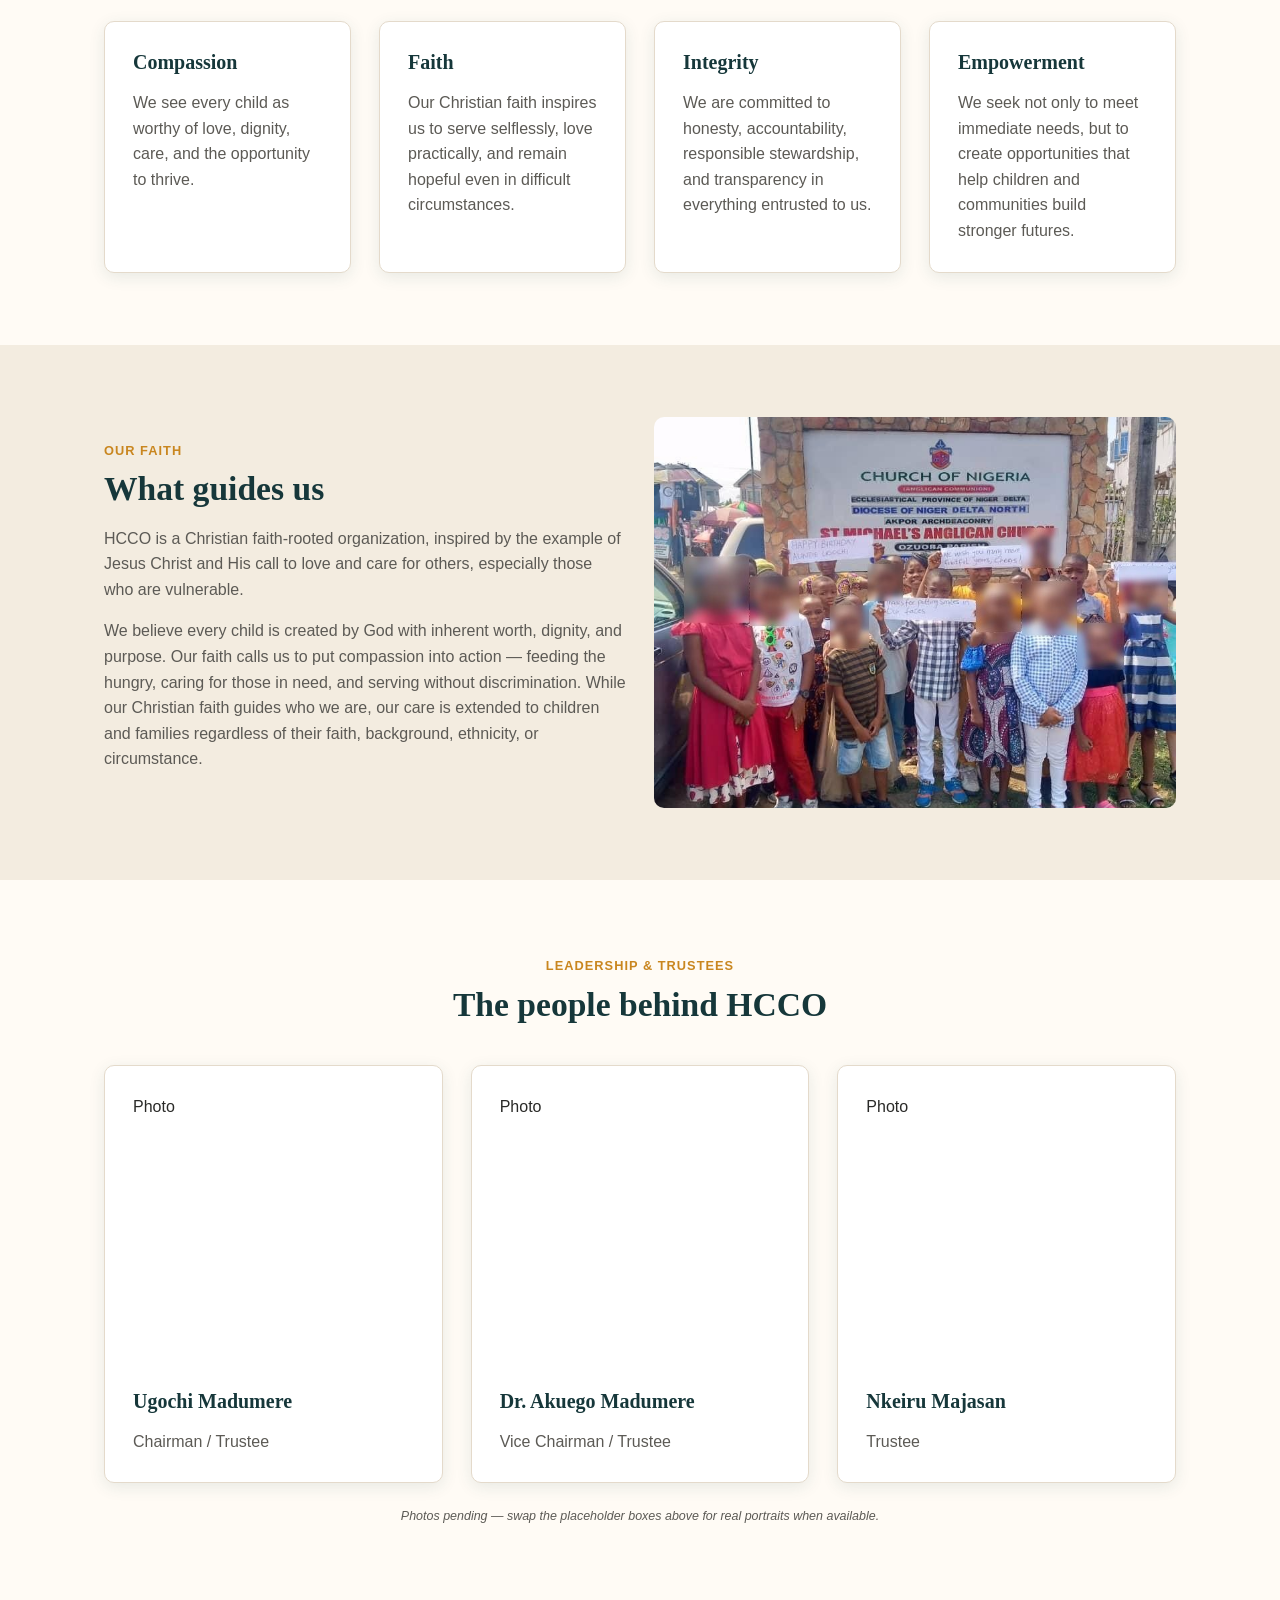
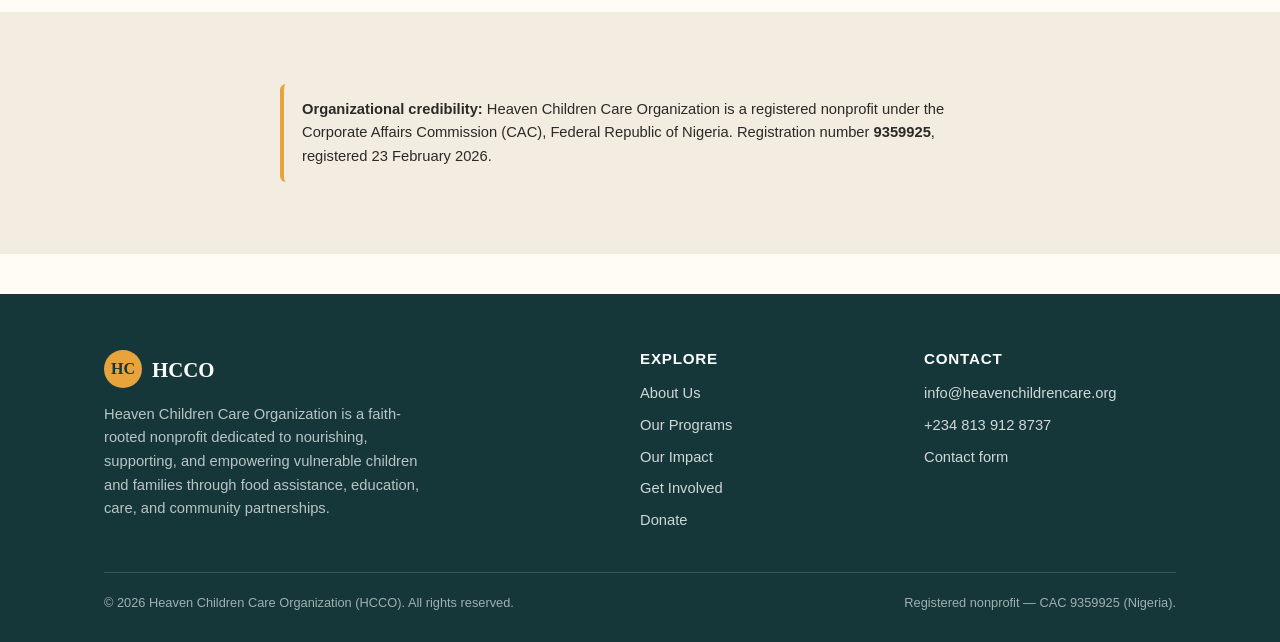
==== commit e62d4e32: "Update address, impact numbers, and About page photo" ====
--- a/about.html
+++ b/about.html
@@ -43,7 +43,7 @@
       <p>In February 2026, Heaven Children Care Organization was formally registered with Nigeria's Corporate Affairs Commission — marking a new chapter in a mission that had already been underway for several years.</p>
     </div>
     <div class="gallery" style="grid-template-columns:1fr;">
-      <div class="ph photo"><img src="assets/img/food-supplies-1.jpg" alt="Food supplies packed for distribution to families in need"></div>
+      <div class="ph photo"><img src="assets/img/about-early-days.jpg" alt="Meals prepared for distribution, and children celebrating at an HCCO event"></div>
     </div>
   </div>
 </section>
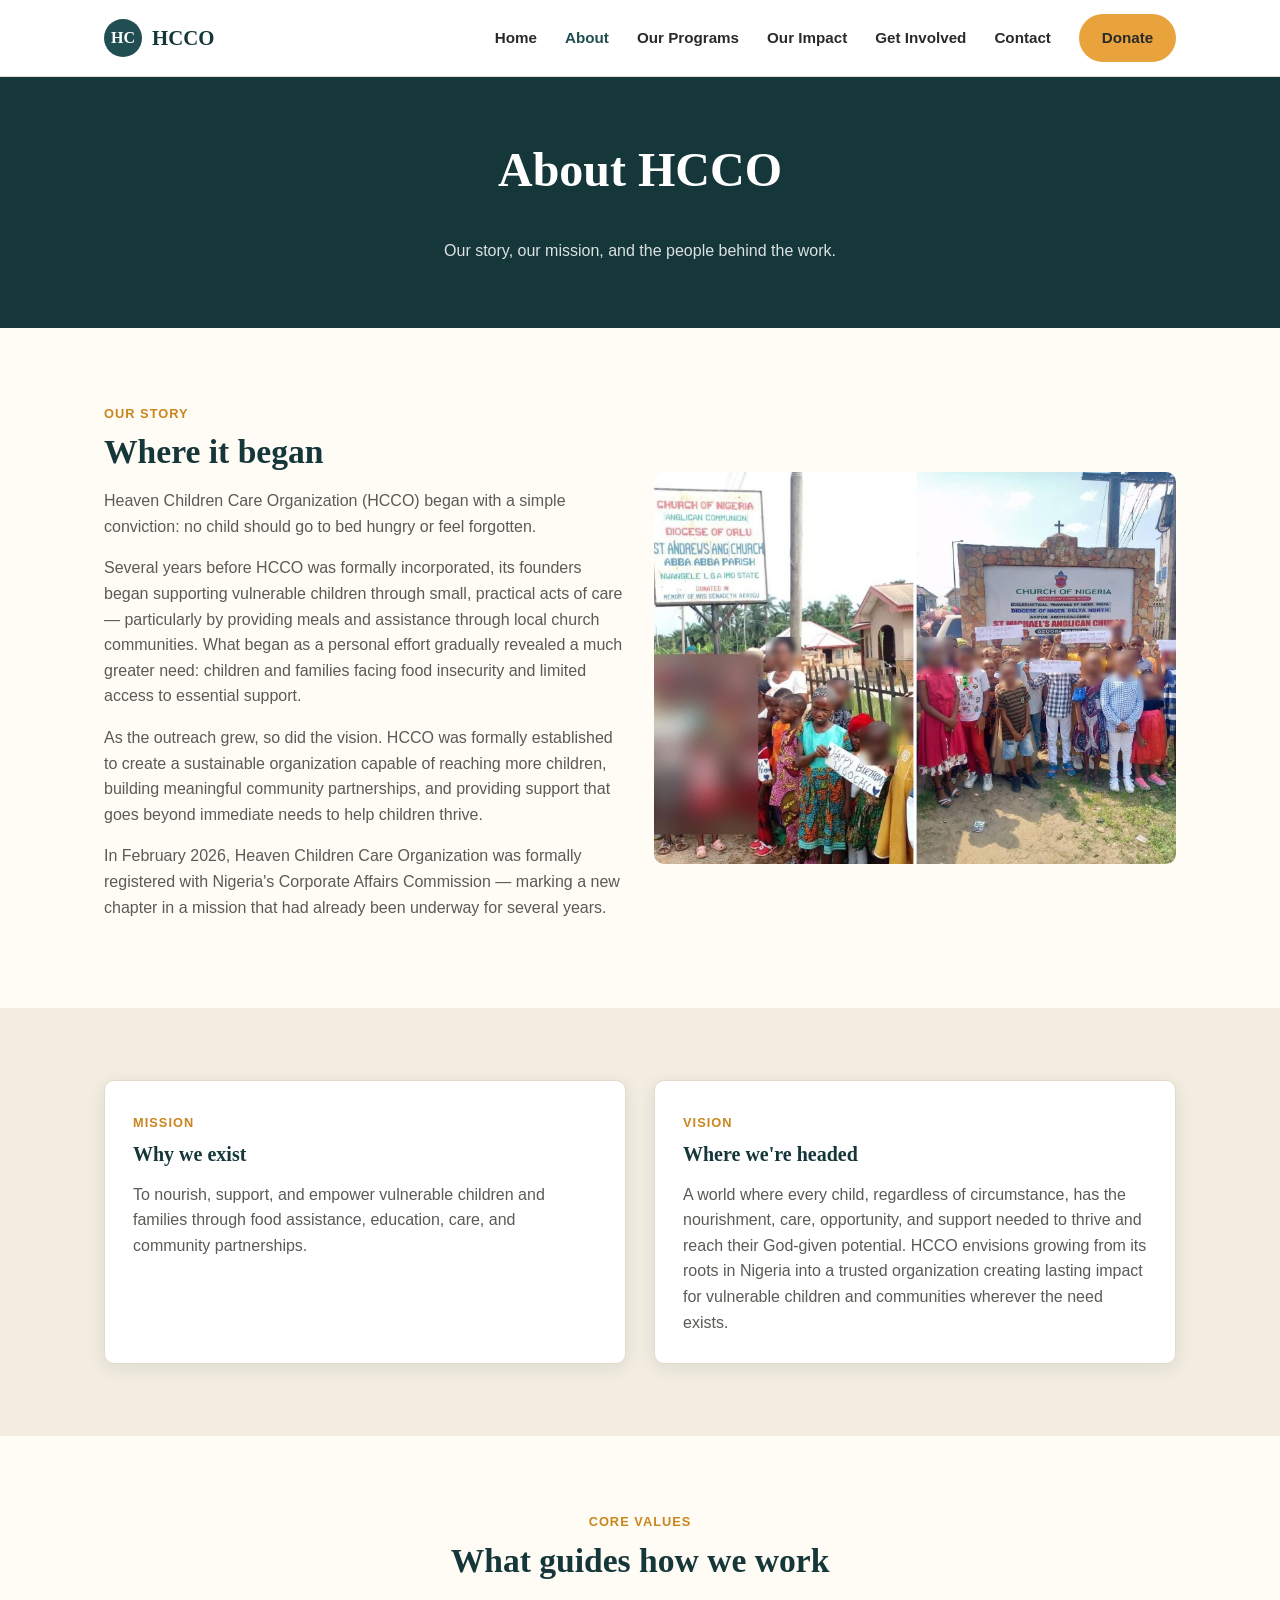
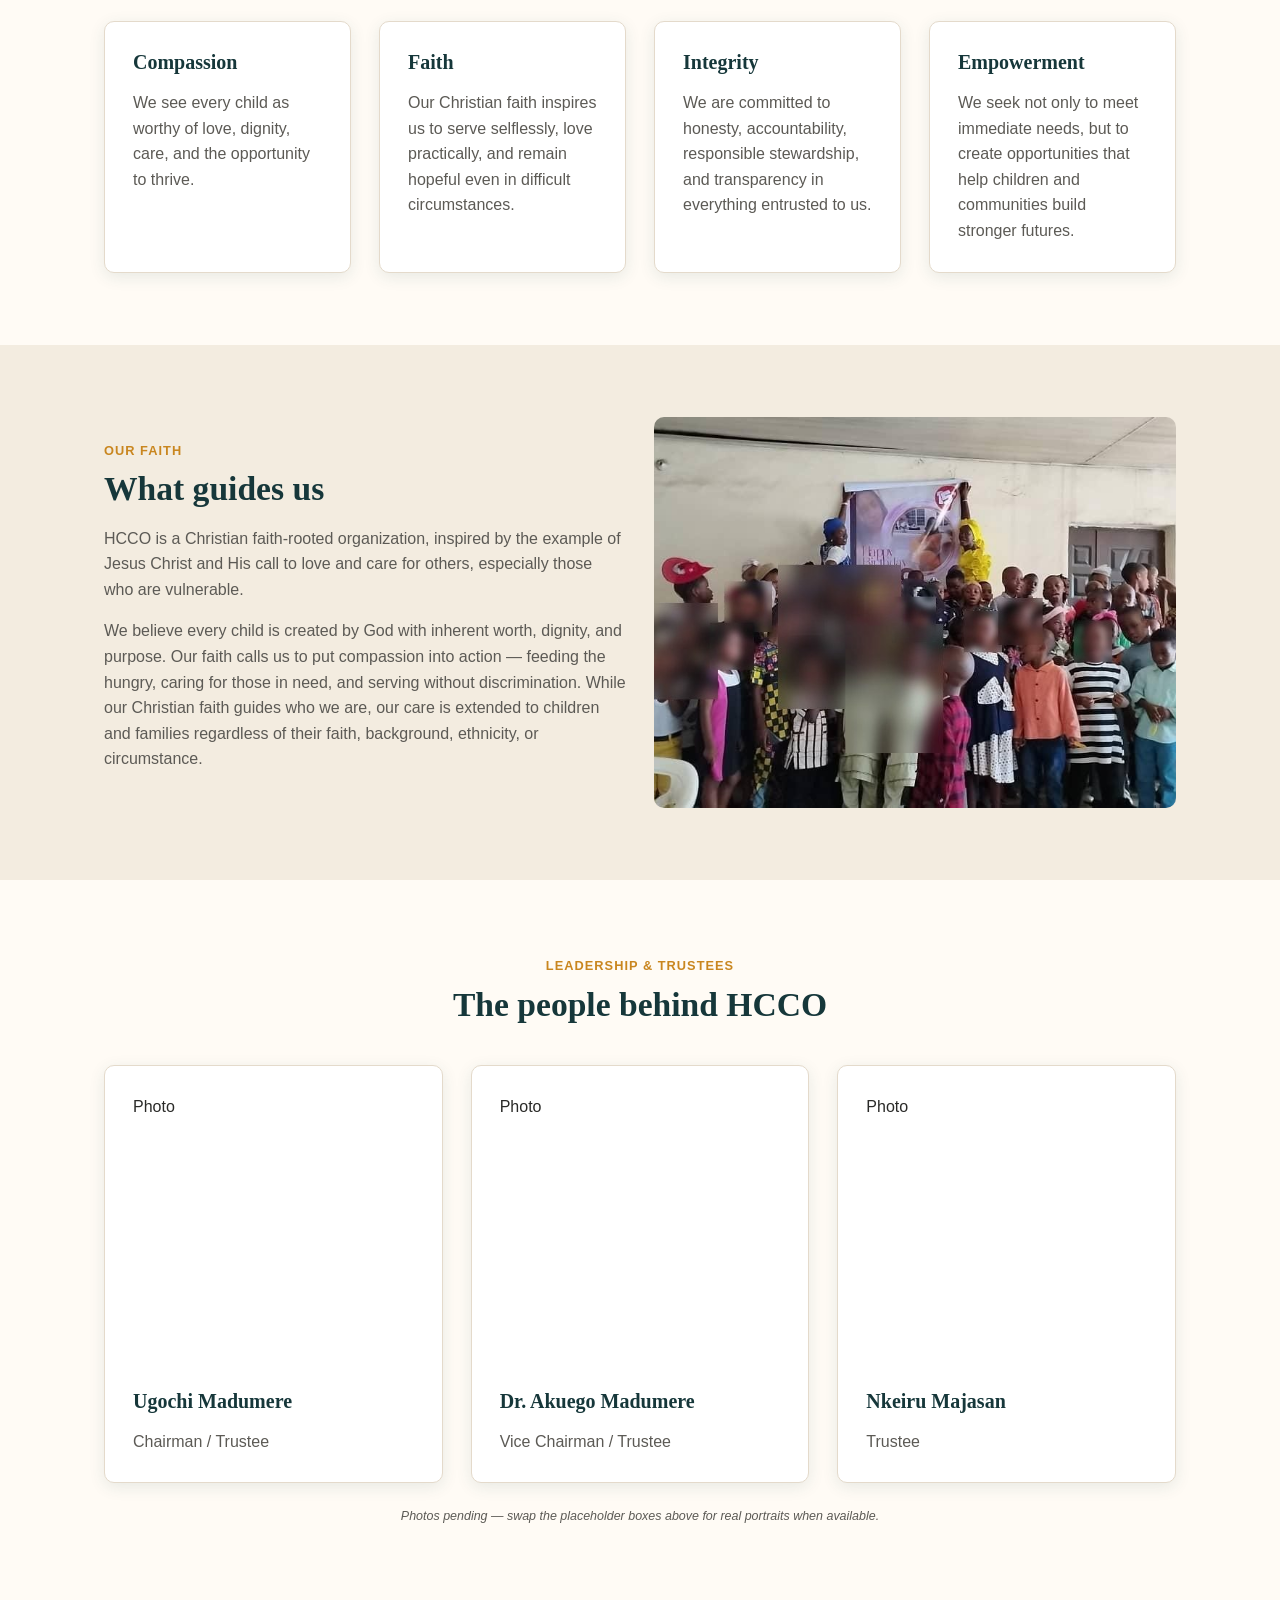
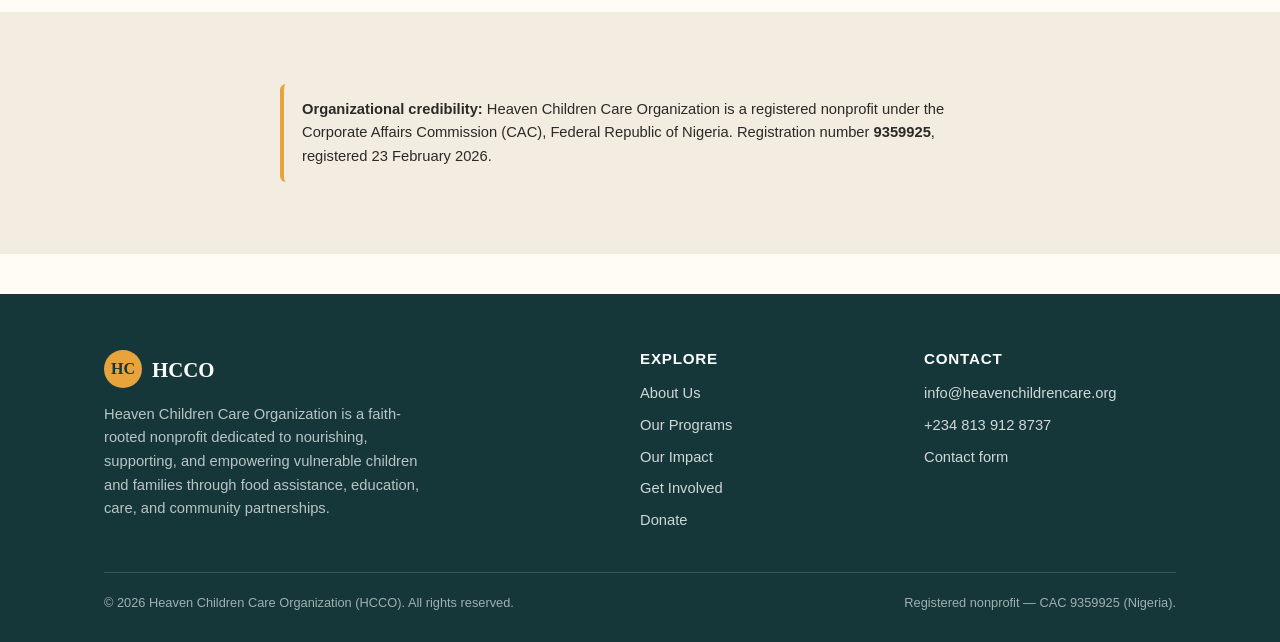
==== commit b30872bb: "Show two different partner churches in About collage; keep every photo unique across the site" ====
--- a/about.html
+++ b/about.html
@@ -43,7 +43,7 @@
       <p>In February 2026, Heaven Children Care Organization was formally registered with Nigeria's Corporate Affairs Commission — marking a new chapter in a mission that had already been underway for several years.</p>
     </div>
     <div class="gallery" style="grid-template-columns:1fr;">
-      <div class="ph photo"><img src="assets/img/about-early-days.jpg" alt="Meals prepared for distribution, and children celebrating at an HCCO event"></div>
+      <div class="ph photo"><img src="assets/img/about-churches-collage.jpg" alt="Children at St. Andrew's Anglican Church, Abba and St. Michael's Anglican Church, Ozuoba, two of HCCO's partner churches"></div>
     </div>
   </div>
 </section>
@@ -87,7 +87,7 @@
       <p>We believe every child is created by God with inherent worth, dignity, and purpose. Our faith calls us to put compassion into action — feeding the hungry, caring for those in need, and serving without discrimination. While our Christian faith guides who we are, our care is extended to children and families regardless of their faith, background, ethnicity, or circumstance.</p>
     </div>
     <div class="gallery" style="grid-template-columns:1fr;">
-      <div class="ph photo"><img src="assets/img/event-church-group.jpg" alt="Children gathered outside St. Michael's Anglican Church, a partner church"></div>
+      <div class="ph photo"><img src="assets/img/event-indoor-banner.jpg" alt="Children gathered indoors with the HCCO banner"></div>
     </div>
   </div>
 </section>
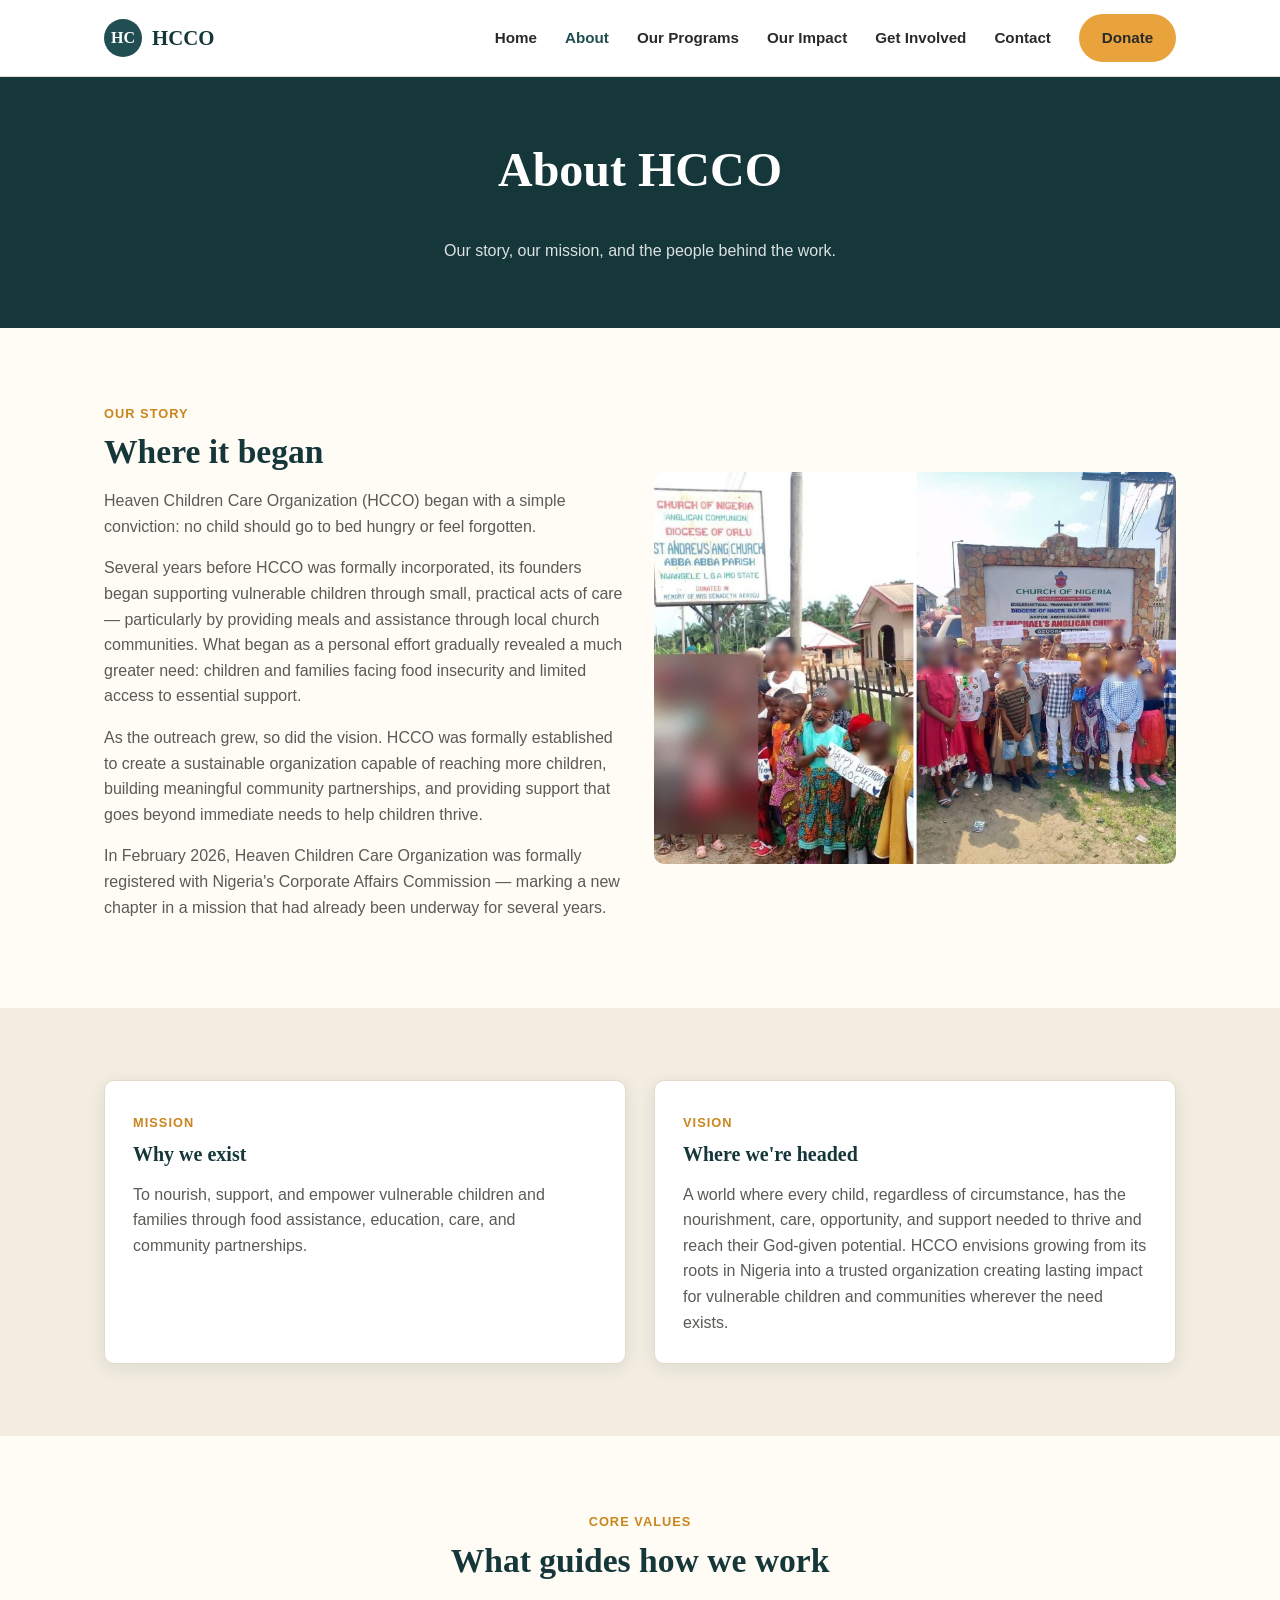
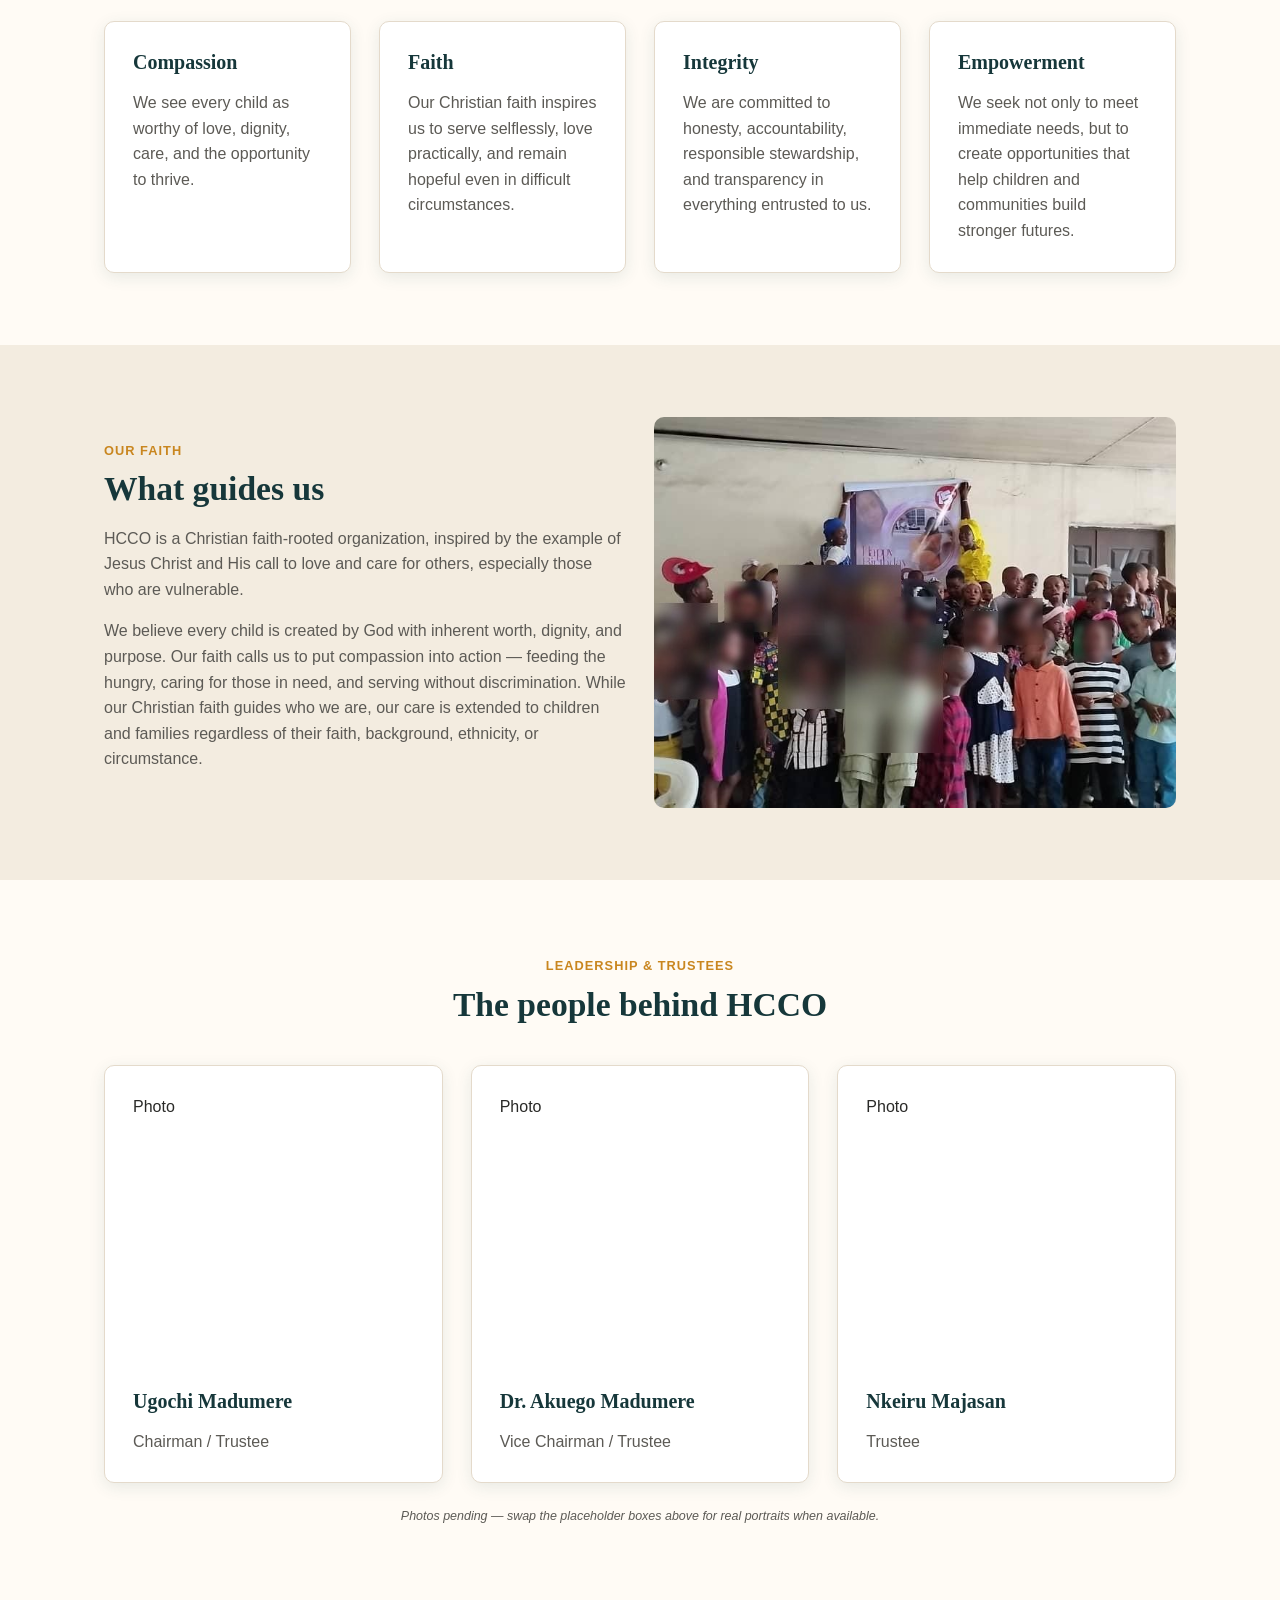
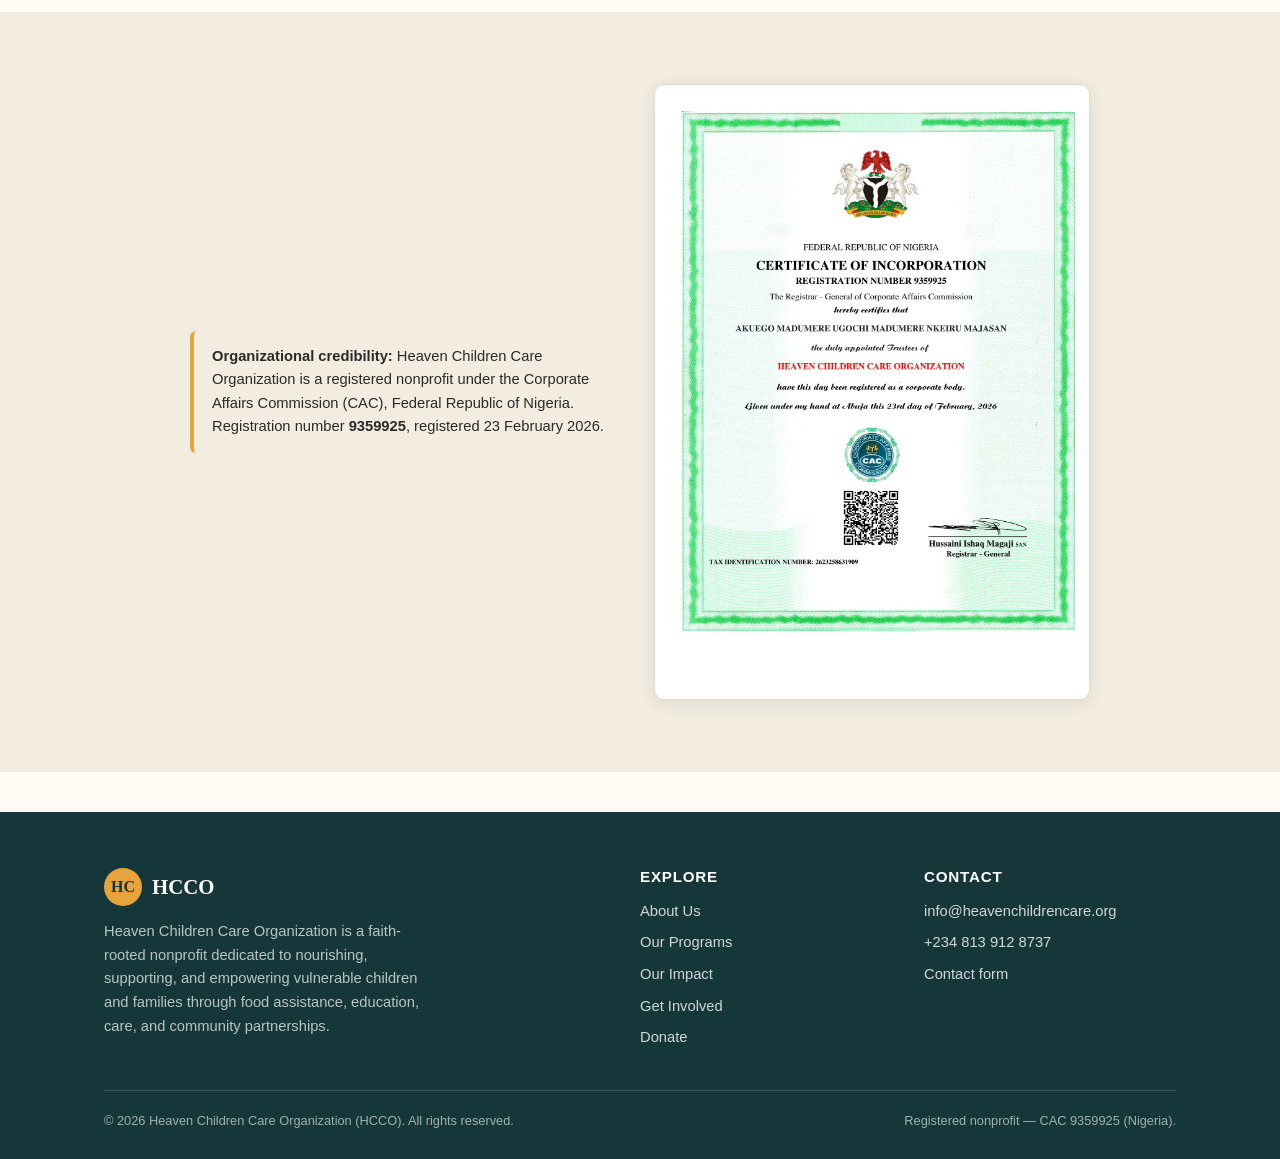
==== commit 0f40caaf: "Add CAC certificate, church appreciation certificate, and a photo of children with their food" ====
--- a/about.html
+++ b/about.html
@@ -121,8 +121,13 @@
 
 <section class="alt">
   <div class="container">
-    <div class="notice" style="max-width:720px; margin:0 auto;">
-      <strong>Organizational credibility:</strong> Heaven Children Care Organization is a registered nonprofit under the Corporate Affairs Commission (CAC), Federal Republic of Nigeria. Registration number <strong>9359925</strong>, registered 23 February 2026.
+    <div class="grid grid-2" style="align-items:center; max-width:900px; margin:0 auto;">
+      <div class="notice">
+        <strong>Organizational credibility:</strong> Heaven Children Care Organization is a registered nonprofit under the Corporate Affairs Commission (CAC), Federal Republic of Nigeria. Registration number <strong>9359925</strong>, registered 23 February 2026.
+      </div>
+      <div>
+        <img src="assets/img/cac-certificate.jpg" alt="HCCO's Certificate of Incorporation from Nigeria's Corporate Affairs Commission" style="width:100%; border-radius:var(--radius); box-shadow:var(--shadow); border:1px solid var(--color-border);">
+      </div>
     </div>
   </div>
 </section>
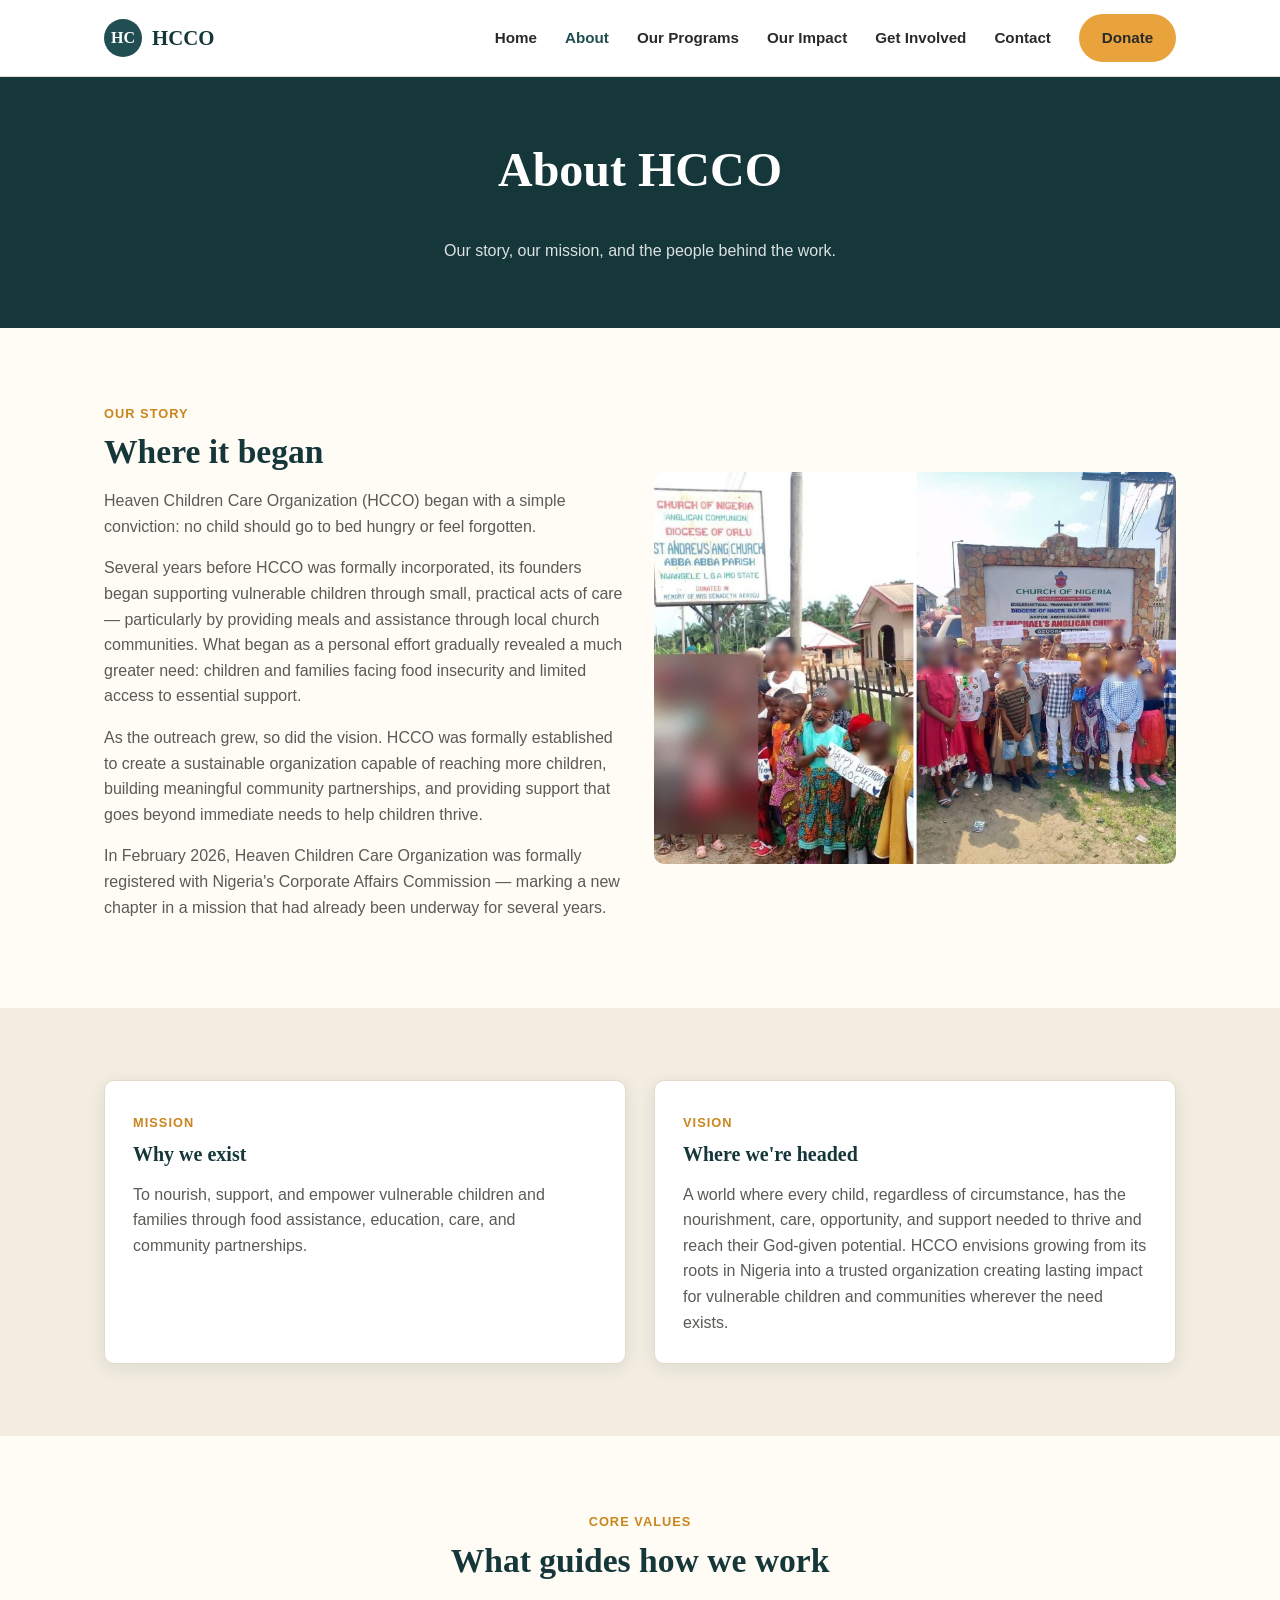
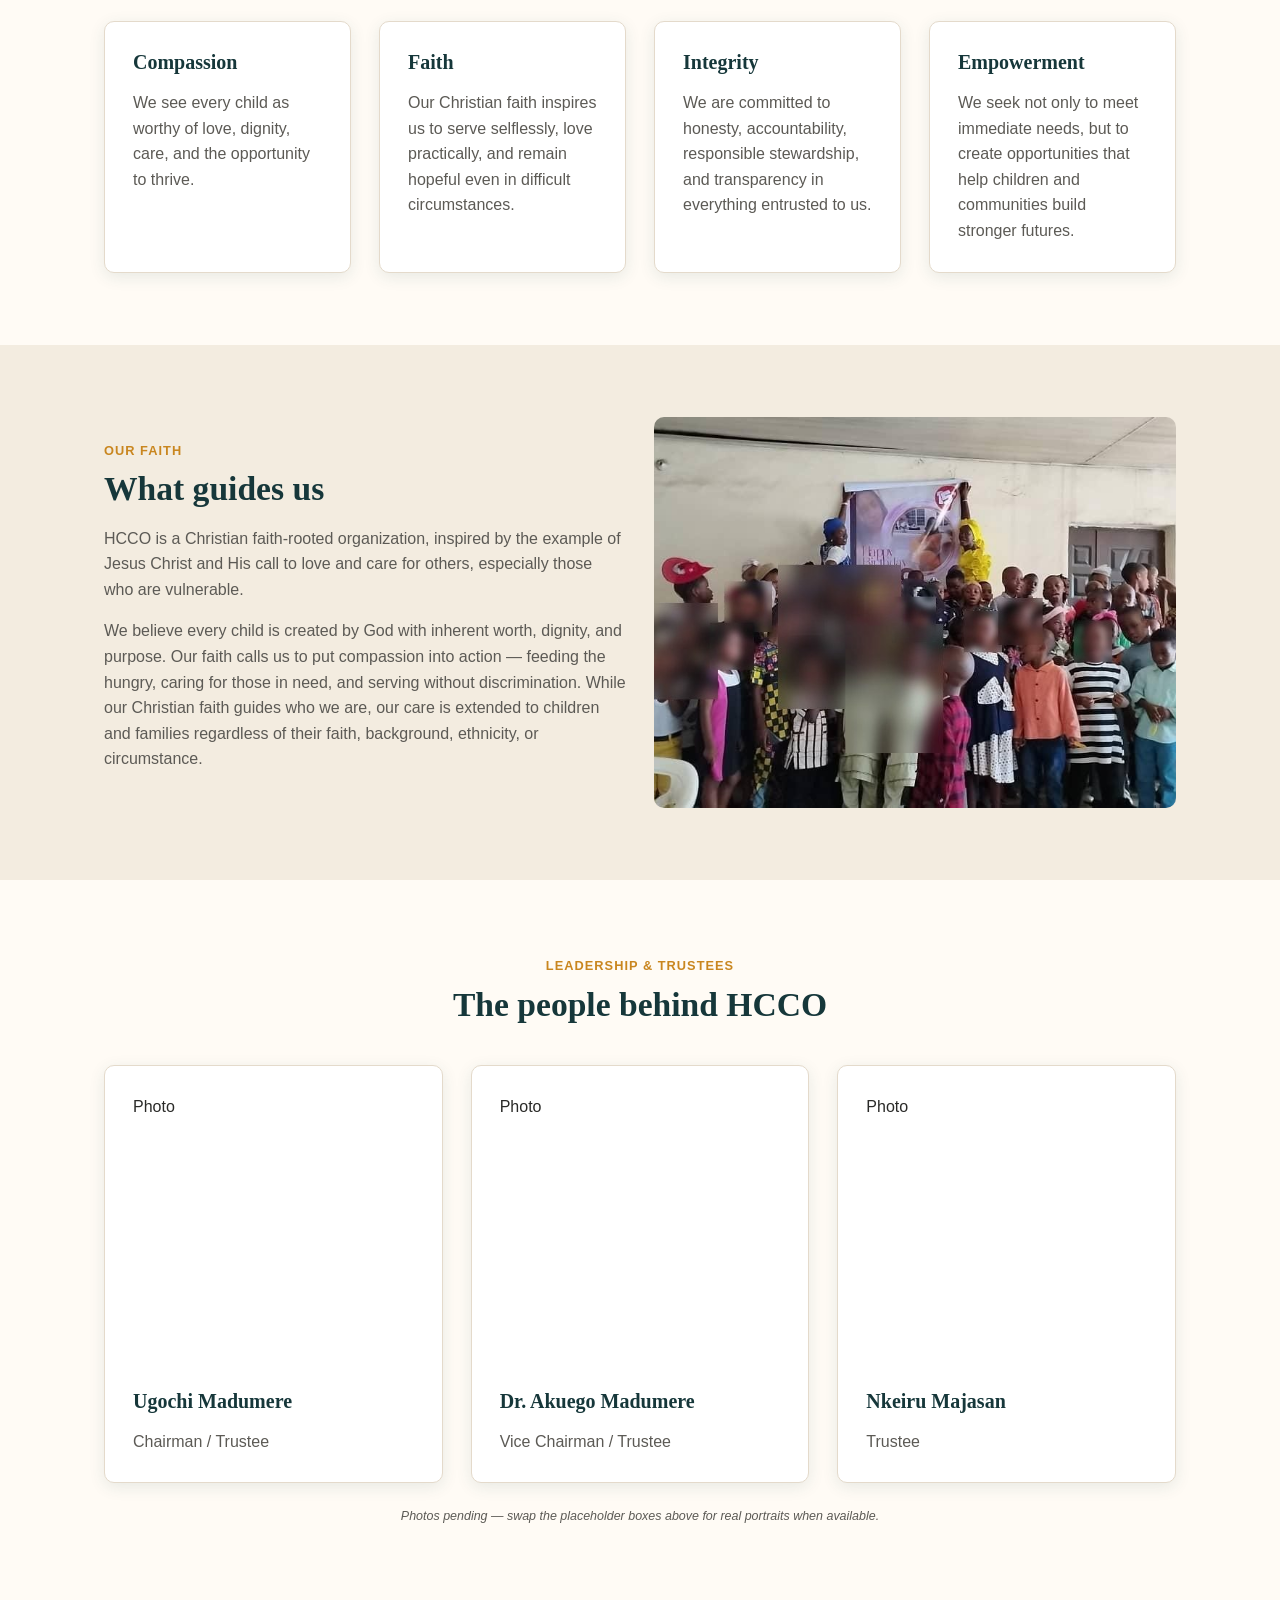
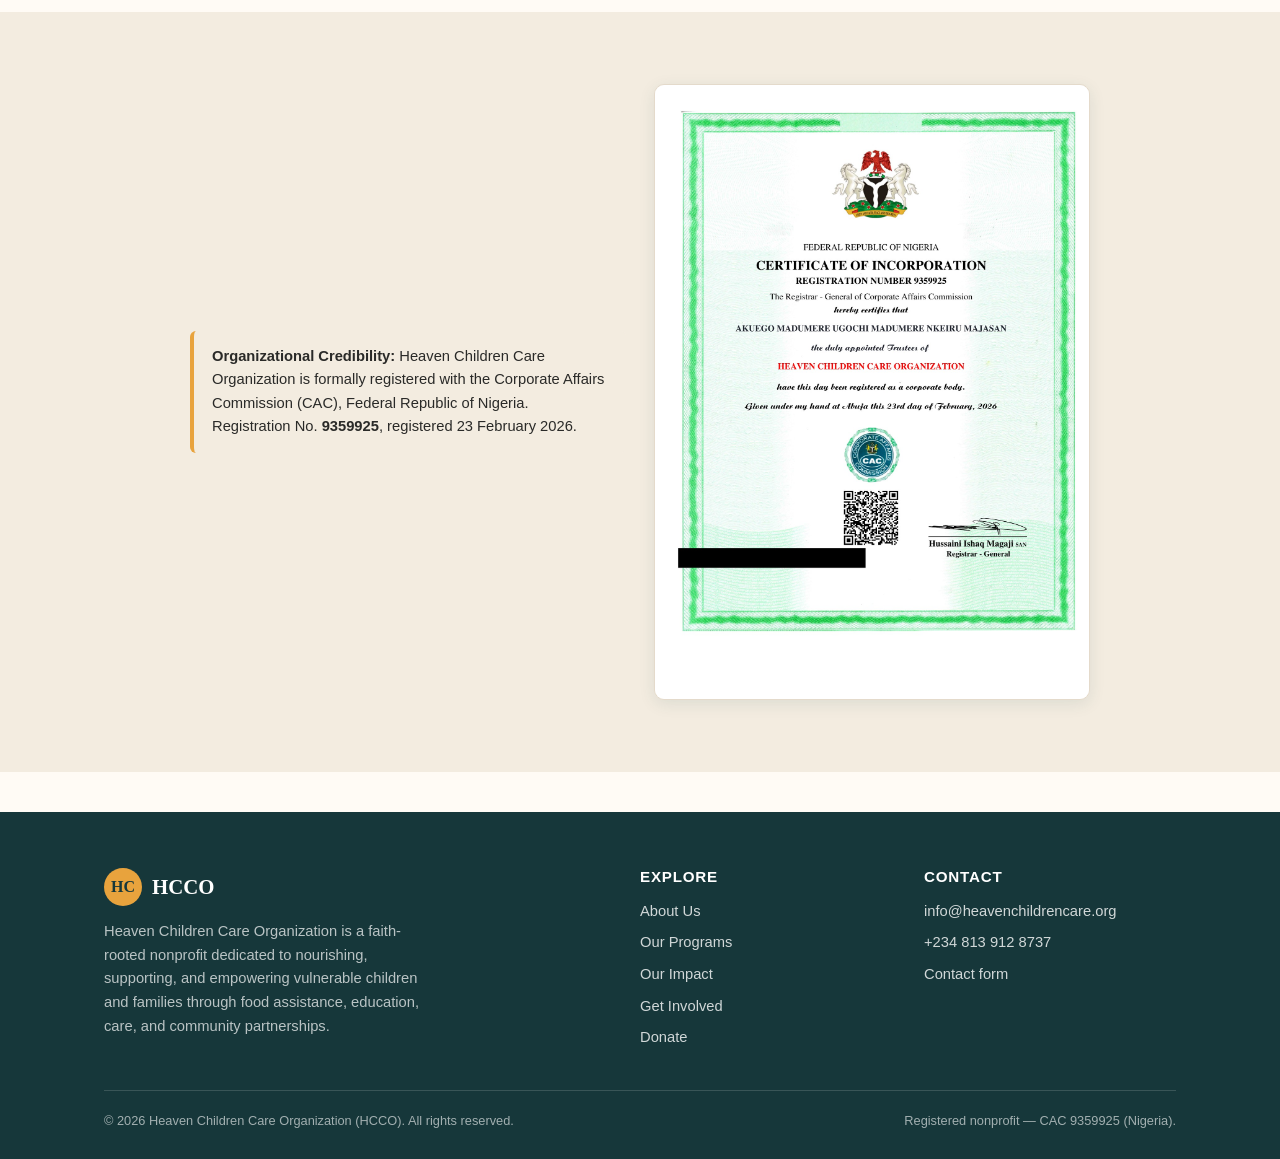
==== commit 62d41050: "Redact TIN on CAC certificate image; update credibility notice wording" ====
--- a/about.html
+++ b/about.html
@@ -123,7 +123,7 @@
   <div class="container">
     <div class="grid grid-2" style="align-items:center; max-width:900px; margin:0 auto;">
       <div class="notice">
-        <strong>Organizational credibility:</strong> Heaven Children Care Organization is a registered nonprofit under the Corporate Affairs Commission (CAC), Federal Republic of Nigeria. Registration number <strong>9359925</strong>, registered 23 February 2026.
+        <strong>Organizational Credibility:</strong> Heaven Children Care Organization is formally registered with the Corporate Affairs Commission (CAC), Federal Republic of Nigeria. Registration No. <strong>9359925</strong>, registered 23 February 2026.
       </div>
       <div>
         <img src="assets/img/cac-certificate.jpg" alt="HCCO's Certificate of Incorporation from Nigeria's Corporate Affairs Commission" style="width:100%; border-radius:var(--radius); box-shadow:var(--shadow); border:1px solid var(--color-border);">
